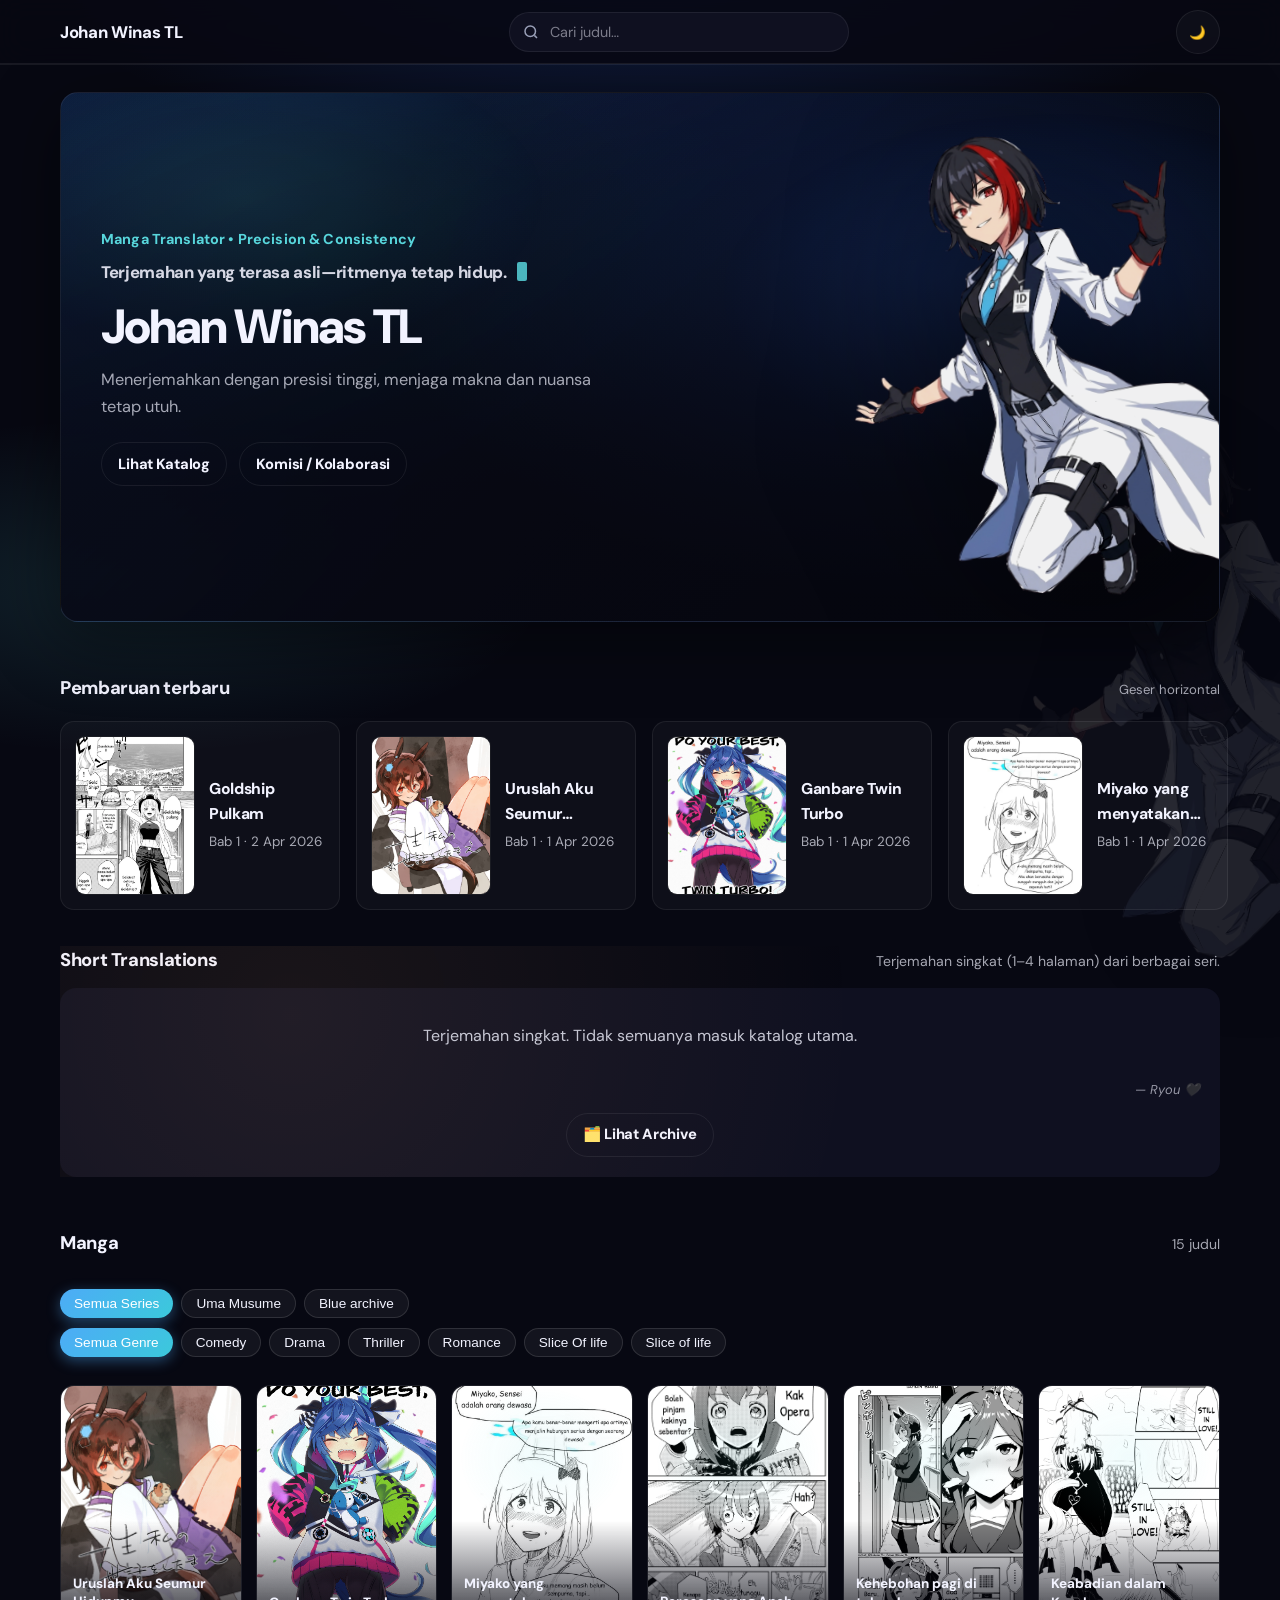
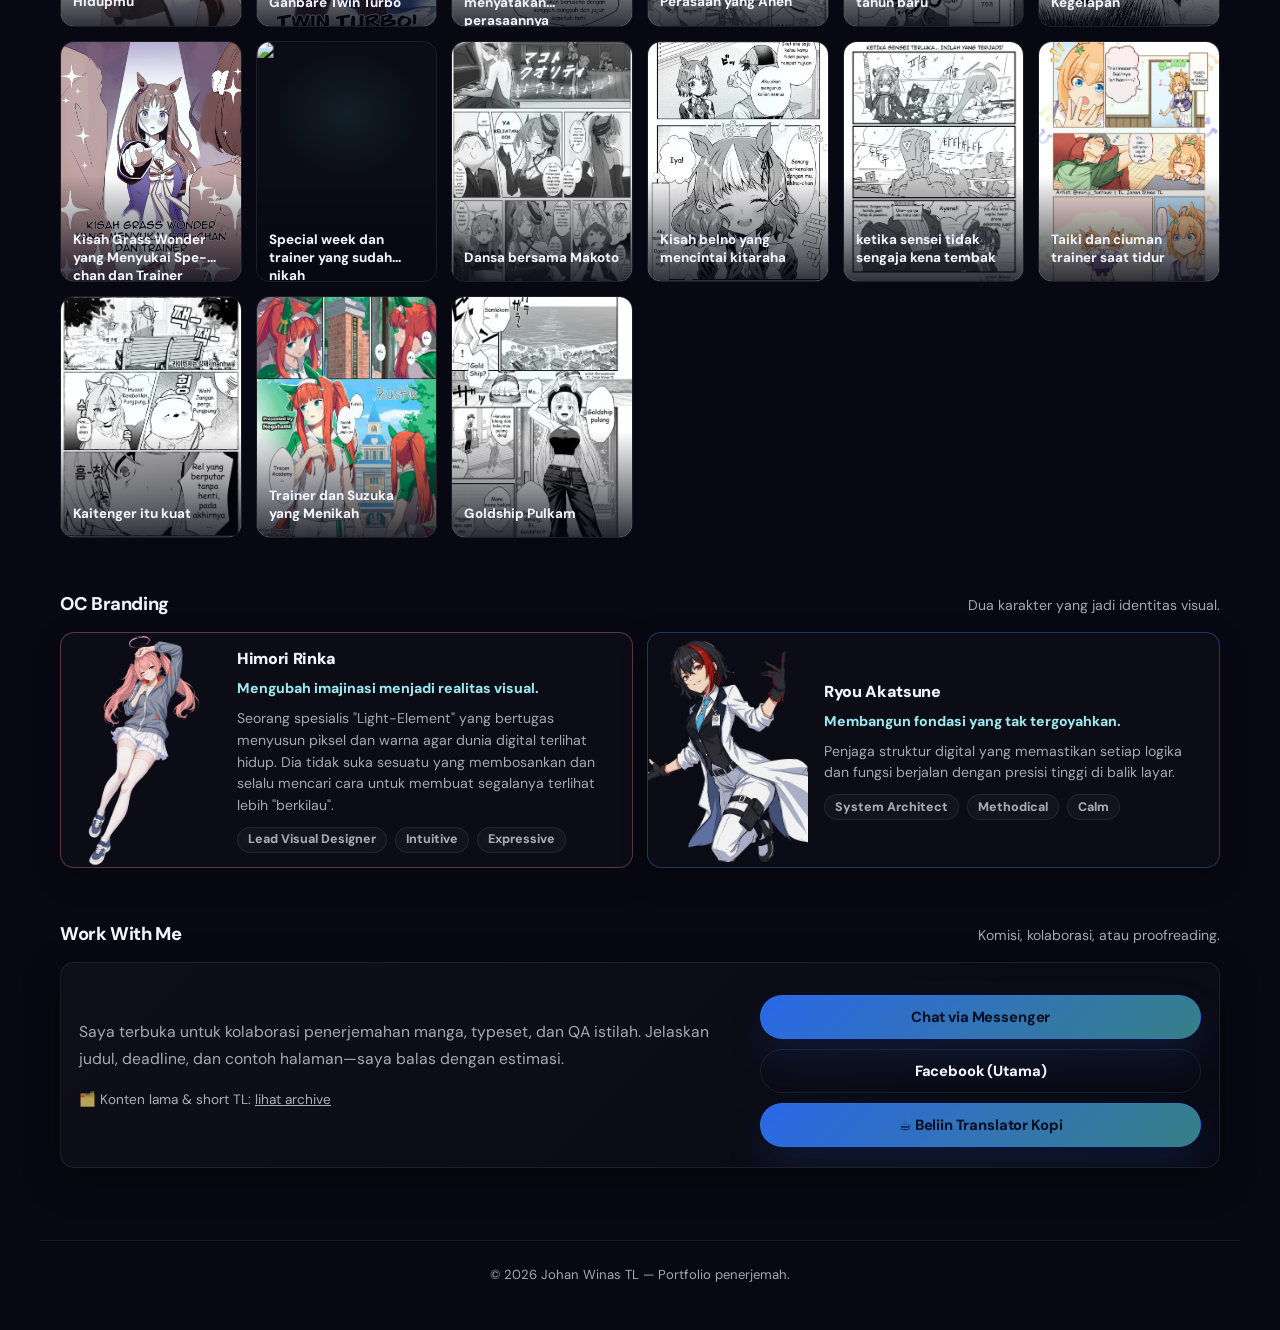
==== index.html @ 53792184 "First commit - Portofolio Manga Translator" ====
<!doctype html>
<html lang="id">
  <head>
    <meta charset="UTF-8" />
    <meta name="viewport" content="width=device-width, initial-scale=1.0" />
    <meta
      name="description"
      content="Portfolio penerjemah manga Johan Winas TL — daftar judul, pembaruan terbaru, dan informasi kolaborasi."
    />
    <title>Johan Winas TL — Portfolio Penerjemah Manga</title>
    <link rel="preconnect" href="https://fonts.googleapis.com" />
    <link rel="preconnect" href="https://fonts.gstatic.com" crossorigin />
    <link
      href="https://fonts.googleapis.com/css2?family=DM+Sans:ital,opsz,wght@0,9..40,400;0,9..40,500;0,9..40,600;0,9..40,700;1,9..40,400&display=swap"
      rel="stylesheet"
    />
    <link rel="stylesheet" href="css/style.css" />
  </head>
  <body data-theme="dark" data-oc="ryou">
    <div id="page-loader" class="loader">
      <div class="loader-inner">
        <img id="loader-img" src="image/wm2_putih.png" alt="loading" />
        <p>Loading...</p>
      </div>
    </div>
    <a class="skip-link" href="#main-content">Langsung ke konten</a>

    <div class="brand-oc" aria-hidden="true">
      <img
        class="brand-oc__img brand-oc__img--left"
        src="image/Himori_Rinka.png"
        alt=""
      />
      <img
        class="brand-oc__img brand-oc__img--right"
        src="image/Ryou_Akatsune.png"
        alt=""
      />
    </div>

    <header class="site-header">
      <nav class="navbar" aria-label="Utama">
        <a class="navbar__brand" href="index.html" class="nav-link"
          >Johan Winas TL</a
        >
        <div class="navbar__search-wrap">
          <label class="visually-hidden" for="manga-search"
            >Cari judul manga</label
          >
          <input
            id="manga-search"
            class="navbar__search"
            type="search"
            placeholder="Cari judul…"
            autocomplete="off"
            spellcheck="false"
          />
        </div>
        <button
          class="theme-toggle"
          id="theme-toggle"
          type="button"
          aria-label="Ubah tema"
        >
          &#127769;
        </button>
      </nav>
    </header>

    <main id="main-content">
      <section
        class="hero hero--cinematic"
        aria-labelledby="hero-title"
        aria-describedby="hero-subtitle"
      >
        <div class="hero__inner">
          <div class="hero__text">
            <p
              id="hero-subtitle"
              class="hero__subtitle"
              data-field="heroSubtitle"
            >
              Manga Translator • Bringing Stories to Life
            </p>
            <p class="hero__headline">
              <span class="hero__headline-text" id="hero-typed"
                >Terjemahan yang terasa asli—ritmenya tetap hidup.</span
              >
              <span class="hero__caret" aria-hidden="true"></span>
            </p>
            <h1 id="hero-title" class="hero__title">Johan Winas TL</h1>
            <p class="hero__desc" data-field="heroDescription"></p>
            <div class="hero__cta">
              <!-- <a
                class="btn btn--primary"
                class="nav-link"
                href="reader.html"
                id="cta-read"
                >Baca Manga</a
              > -->

              <a class="btn btn--ghost" class="nav-link" href="#catalog"
                >Lihat Katalog</a
              >
              <a class="btn btn--ghost" class="nav-link" href="#work-with-me"
                >Komisi / Kolaborasi</a
              >
            </div>
          </div>
          <div class="hero__visual">
            <div class="hero__scene" aria-hidden="true">
              <img
                class="hero__oc hero__oc--left"
                src="image/Himori_Rinka.png"
                alt=""
              />
              <img
                class="hero__oc hero__oc--right"
                src="image/Ryou_Akatsune.png"
                alt=""
              />
            </div>
          </div>
        </div>
      </section>

      <section class="section section--latest" aria-labelledby="latest-heading">
        <div class="section__head">
          <h2 id="latest-heading" class="section__title">Pembaruan terbaru</h2>
          <p class="section__hint">Geser horizontal</p>
        </div>
        <div
          class="latest-scroll"
          role="region"
          aria-label="Judul terbaru diperbarui"
        >
          <div class="latest-scroll__track" id="latest-track"></div>
        </div>
      </section>

      <section class="section section--short" aria-labelledby="short-heading">
        <div class="section__head">
          <h2 id="short-heading" class="section__title">Short Translations</h2>
          <p class="section__meta">
            Terjemahan singkat (1–4 halaman) dari berbagai seri.
          </p>
        </div>

        <div class="short-card">
          <div class="short-card__body">
            <div class="short-card__dialog">
              <p class="short-card__text"></p>
              <p class="short-card__author"></p>
            </div>

            <div class="short-card__cta">
              <a
                class="btn btn--ghost"
                href="https://www.facebook.com/profile.php?id=61585006332289&sk=photos_albums"
                target="_blank"
              >
                🗂️ Lihat Archive
              </a>
            </div>
          </div>
        </div>
      </section>

      <section
        id="catalog"
        class="section section--grid"
        aria-labelledby="catalog-heading"
      >
        <div class="section__head">
          <h2 id="catalog-heading" class="section__title">Manga</h2>
          <p class="section__meta" id="catalog-count" aria-live="polite"></p>
        </div>
        <div
          class="filter-bar"
          style="display: flex; gap: 10px; margin-bottom: 12px"
        >
          <div class="filter-bar">
            <div class="filter-group" id="filter-series"></div>
            <div class="filter-group" id="filter-genre"></div>
          </div>
        </div>
        <div class="manga-grid" id="manga-grid"></div>
        <p class="empty-state" id="empty-state" hidden></p>
      </section>

      <section
        class="section section--branding"
        aria-labelledby="branding-heading"
      >
        <div class="section__head">
          <h2 id="branding-heading" class="section__title">OC Branding</h2>
          <p class="section__meta">Dua karakter yang jadi identitas visual.</p>
        </div>
        <div class="branding-grid" id="branding-grid"></div>
      </section>

      <section
        id="work-with-me"
        class="section section--work"
        aria-labelledby="work-heading"
      >
        <div class="section__head">
          <h2 id="work-heading" class="section__title">Work With Me</h2>
          <p class="section__meta">Komisi, kolaborasi, atau proofreading.</p>
        </div>
        <div class="work-card">
          <div class="work-card__body">
            <div class="work-card__grid">
              <!-- LEFT -->
              <div class="work-card__left">
                <p class="work-card__text">
                  Saya terbuka untuk kolaborasi penerjemahan manga, typeset, dan
                  QA istilah. Jelaskan judul, deadline, dan contoh halaman—saya
                  balas dengan estimasi.
                </p>

                <div class="work-archive">
                  🗂️ Konten lama & short TL:
                  <a
                    href="https://www.facebook.com/profile.php?id=61585006332289"
                    target="_blank"
                  >
                    lihat archive
                  </a>
                </div>
              </div>

              <!-- RIGHT -->
              <div class="work-card__cta">
                <a
                  class="btn btn--primary"
                  href="https://m.me/johan.winas.2025"
                >
                  Chat via Messenger
                </a>

                <a
                  class="btn btn--ghost"
                  href="https://www.facebook.com/johan.winas.2025/"
                >
                  Facebook (Utama)
                </a>

                <a
                  class="btn btn--primary"
                  href="https://saweria.co/JohanWinas"
                  target="_blank"
                >
                  ☕ Beliin Translator Kopi
                </a>
              </div>
            </div>
          </div>
        </div>
      </section>
    </main>

    <footer class="site-footer">
      <p class="site-footer__copy">
        © <span id="year"></span> Johan Winas TL — Portfolio penerjemah.
      </p>
    </footer>

    <script src="js/theme.js"></script>
    <script src="js/main.js"></script>
    <script src="js/character.js"></script>
    <script>
      const theme = document.body.dataset.theme;
      const img = document.getElementById("loader-img");

      if (theme === "light") {
        img.src = "image/wm2.png";
      } else {
        img.src = "image/wm2_putih.png";
      }
    </script>
  </body>
</html>
---- css/style.css ----
/* --------------------------------------------------------------------------
   Johan Winas TL — Portfolio (Vanilla)
   -------------------------------------------------------------------------- */

:root {
  --bg-base: #070812;
  --bg-elevated: #0f1020;
  --bg-card: #14152a;
  --border-subtle: rgba(255, 255, 255, 0.07);
  --text-primary: #f2f3ff;
  --text-muted: rgba(242, 243, 255, 0.68);
  --accent-coral: #ff4353;
  --accent-cyan: #5de0e6;
  --accent-blue: #2f73ff;

  --shadow-soft: 0 18px 70px rgba(0, 0, 0, 0.45);
  --shadow-card: 0 12px 36px rgba(0, 0, 0, 0.35);

  --radius-sm: 10px;
  --radius-md: 14px;
  --radius-lg: 18px;

  --font: "DM Sans", system-ui, -apple-system, Segoe UI, Roboto, sans-serif;
  --transition: 0.22s ease;
  --theme-transition: 0.3s ease;
  --header-h: 64px;
}

*,
*::before,
*::after {
  box-sizing: border-box;
}

html {
  scroll-behavior: smooth;
}

body {
  margin: 0;
  min-height: 100vh;
  font-family: var(--font);
  font-size: 16px;
  line-height: 1.55;
  color: var(--text-primary);
  background:
    radial-gradient(
      900px 380px at 50% -80px,
      rgba(47, 115, 255, 0.25),
      transparent 70%
    ),
    radial-gradient(
      700px 280px at 10% 20%,
      rgba(93, 224, 230, 0.12),
      transparent 60%
    ),
    var(--bg-base);
  transition:
    background var(--theme-transition),
    color var(--theme-transition);
  -webkit-font-smoothing: antialiased;
  text-rendering: optimizeLegibility;
}

/* --------------------------------------------------------------------------
   Theme: Light mode
   -------------------------------------------------------------------------- */

body[data-theme="light"] {
  --bg-base: #f1a79e;
  --bg-elevated: #fff5f4;
  --bg-card: #ffffff;
  --border-subtle: rgba(0, 0, 0, 0.08);
  --text-primary: #1a1311;
  --text-muted: rgba(26, 19, 17, 0.72);
  --accent-coral: #d92b3a;
  --accent-cyan: #0ea5a4;
  --accent-blue: #1b4edb;
  --shadow-soft: 0 18px 70px rgba(64, 30, 22, 0.18);
  --shadow-card: 0 12px 36px rgba(64, 30, 22, 0.14);

  background:
    radial-gradient(
      900px 420px at 50% -120px,
      rgba(255, 255, 255, 0.65),
      transparent 68%
    ),
    radial-gradient(
      700px 320px at 12% 12%,
      rgba(255, 67, 83, 0.16),
      transparent 62%
    ),
    var(--bg-base);
}

img {
  max-width: 100%;
  height: auto;
  display: block;
}

a {
  color: inherit;
  text-decoration: none;
}

.visually-hidden {
  position: absolute;
  width: 1px;
  height: 1px;
  padding: 0;
  margin: -1px;
  overflow: hidden;
  clip: rect(0, 0, 0, 0);
  white-space: nowrap;
  border: 0;
}

.skip-link {
  position: absolute;
  top: -100px;
  left: 12px;
  z-index: 300;
  padding: 10px 16px;
  background: var(--accent-coral);
  color: #fff;
  font-weight: 700;
  border-radius: 999px;
  transition: top var(--transition);
}

.skip-link:focus {
  top: 12px;
}

/* --------------------------------------------------------------------------
   Branding OCs (background)
   -------------------------------------------------------------------------- */

.brand-oc {
  position: fixed;
  inset: 0;
  pointer-events: none;
  z-index: 1;
  opacity: 0.9;
}

.brand-oc__img {
  position: absolute;
  bottom: -48px;
  width: min(520px, 36vw);
  opacity: 0.12;
  filter: saturate(1.05) contrast(1.02)
    drop-shadow(0 24px 65px rgba(0, 0, 0, 0.55));
  transform: translateY(18px);
  transition:
    opacity var(--transition),
    transform var(--transition);
}

.brand-oc__img--left {
  left: -160px;
  transform: translateY(16px) rotate(-2deg);
}

.brand-oc__img--right {
  right: -180px;
  transform: translateY(22px) rotate(2deg);
}

/* OC visibility based on theme (data-oc set by JS) */
body[data-oc="ryou"] .brand-oc__img--left {
  display: none;
}

body[data-oc="ryou"] .brand-oc__img--right {
  display: block;
}

body[data-oc="himori"] .brand-oc__img--right {
  display: none;
}

body[data-oc="himori"] .brand-oc__img--left {
  display: block;
}

/* Keep content above the background OCs */
.site-header,
main,
.site-footer {
  position: relative;
  z-index: 2;
}

/* --------------------------------------------------------------------------
   Navbar (sticky)
   -------------------------------------------------------------------------- */

.site-header {
  position: sticky;
  top: 0;
  z-index: 200;
  height: var(--header-h);
  background: color-mix(in srgb, var(--bg-base) 86%, transparent);
  backdrop-filter: blur(14px);
  -webkit-backdrop-filter: blur(14px);
  border-bottom: 1px solid var(--border-subtle);
  box-shadow: 0 1px 0 var(--border-subtle);
}

.navbar {
  max-width: 1200px;
  margin: 0 auto;
  padding: 0 20px;
  height: var(--header-h);
  display: flex;
  align-items: center;
  justify-content: space-between;
  gap: 20px;
}

.navbar__brand {
  font-weight: 800;
  font-size: 1.05rem;
  letter-spacing: -0.02em;
  white-space: nowrap;
  transition: color var(--transition);
}

.navbar__brand:hover {
  color: var(--accent-cyan);
}

.theme-toggle {
  width: 44px;
  height: 44px;
  display: inline-flex;
  align-items: center;
  justify-content: center;
  border-radius: 999px;
  border: 1px solid var(--border-subtle);
  background: rgba(255, 255, 255, 0.03);
  color: inherit;
  cursor: pointer;
  transition:
    transform var(--transition),
    box-shadow var(--transition),
    background var(--theme-transition),
    border-color var(--theme-transition);
}

.theme-toggle:hover {
  transform: translateY(-1px);
  border-color: rgba(93, 224, 230, 0.22);
  background: rgba(93, 224, 230, 0.06);
}

.theme-toggle:focus-visible {
  outline: none;
  box-shadow: 0 0 0 3px rgba(93, 224, 230, 0.18);
}

.navbar__search-wrap {
  flex: 1;
  max-width: 340px;
  min-width: 0;
}

.navbar__search-wrap--dropdown {
  position: relative;
}

.navbar__search {
  width: 100%;
  height: 40px;
  padding: 0 14px 0 40px;
  border: 1px solid var(--border-subtle);
  border-radius: 999px;
  background: var(--bg-elevated)
    url("data:image/svg+xml,%3Csvg xmlns='http://www.w3.org/2000/svg' width='18' height='18' fill='none' stroke='%239aa0b8' stroke-width='2' viewBox='0 0 24 24'%3E%3Ccircle cx='11' cy='11' r='7'/%3E%3Cpath d='m20 20-3.5-3.5'/%3E%3C/svg%3E")
    12px center no-repeat;
  color: var(--text-primary);
  font-family: inherit;
  font-size: 0.9rem;
  transition:
    border-color var(--transition),
    box-shadow var(--transition),
    background var(--transition);
}

.navbar__search::placeholder {
  color: rgba(242, 243, 255, 0.48);
}

.navbar__search:hover {
  border-color: rgba(93, 224, 230, 0.22);
}

.navbar__search:focus {
  outline: none;
  border-color: rgba(47, 115, 255, 0.55);
  box-shadow: 0 0 0 3px rgba(47, 115, 255, 0.16);
}

.search-suggest {
  position: absolute;
  top: calc(100% + 6px);
  left: 0;
  right: 0;
  z-index: 250;
  display: none;
  max-height: 260px;
  overflow-y: auto;
  border-radius: var(--radius-md);
  background: color-mix(in srgb, var(--bg-elevated) 92%, transparent);
  border: 1px solid var(--border-subtle);
  box-shadow: var(--shadow-card);
}

.search-suggest.is-open {
  display: block;
}

.search-suggest__item {
  display: block;
  padding: 10px 14px;
  font-size: 0.9rem;
  color: var(--text-primary);
  border-bottom: 1px solid var(--border-subtle);
  transition:
    background var(--transition),
    color var(--transition);
}

.search-suggest__item:last-child {
  border-bottom: 0;
}

.search-suggest__item:hover,
.search-suggest__item:focus-visible {
  background: rgba(93, 224, 230, 0.08);
  color: var(--accent-cyan);
  outline: none;
}

/* --------------------------------------------------------------------------
   Layout & sections
   -------------------------------------------------------------------------- */

main {
  max-width: 1200px;
  margin: 0 auto;
  padding: 0 20px 72px;
}

.page-shell {
  max-width: 1200px;
  margin: 0 auto;
  padding: 0 20px 72px;
}

.section {
  margin-top: 52px;
}

.section__head {
  display: flex;
  align-items: baseline;
  justify-content: space-between;
  gap: 14px;
  margin-bottom: 14px;
}

.section__title {
  margin: 0;
  font-size: 1.15rem;
  font-weight: 800;
  letter-spacing: -0.02em;
}

.section__hint {
  margin: 0;
  font-size: 0.82rem;
  color: var(--text-muted);
}

.section__meta {
  margin: 0;
  font-size: 0.88rem;
  color: var(--text-muted);
}

/* --------------------------------------------------------------------------
   Archive
   -------------------------------------------------------------------------- */
.section--short {
  margin-top: 20px;
}
.short-card__dialog {
  display: flex;
  flex-direction: column;
  gap: 6px;
}

.short-card__author {
  font-size: 0.8rem;
  opacity: 0.6;
  text-align: right;
  font-style: italic;
}

.section--short {
  position: relative;
}

.section--short::before {
  content: "";
  position: absolute;
  inset: 0;
  background: radial-gradient(
    circle at 20% 30%,
    rgba(255, 180, 120, 0.08),
    transparent 60%
  );
  pointer-events: none;
}

.short-card {
  background: var(--bg-elevated);
  border-radius: 16px;
  padding: 20px;
  text-align: center;
}


.short-card__text {
  opacity: 0.8;
  margin-bottom: 12px;
}

.short-card__cta {
  display: flex;
  justify-content: center;
}

/* --------------------------------------------------------------------------
   Buttons
   -------------------------------------------------------------------------- */

.btn {
  display: inline-flex;
  align-items: center;
  justify-content: center;
  gap: 10px;
  height: 44px;
  padding: 0 16px;
  border-radius: 999px;
  border: 1px solid var(--border-subtle);
  font-weight: 800;
  font-size: 0.92rem;
  letter-spacing: -0.01em;
  transition:
    transform var(--transition),
    box-shadow var(--transition),
    background var(--transition),
    border-color var(--transition),
    color var(--transition);
  user-select: none;
}

.btn:focus-visible {
  outline: none;
  box-shadow: 0 0 0 3px rgba(93, 224, 230, 0.18);
}

.btn--primary {
  border-color: rgba(47, 115, 255, 0.35);
  background: linear-gradient(
    135deg,
    rgba(47, 115, 255, 0.9),
    rgba(93, 224, 230, 0.55)
  );
  color: #071024;
  box-shadow: 0 18px 42px rgba(47, 115, 255, 0.14);
}

.btn--primary:hover {
  transform: translateY(-1px);
  box-shadow: 0 22px 55px rgba(47, 115, 255, 0.2);
}

/* .btn--ghost {
  background: rgba(255, 255, 255, 0.03);
  border-color: rgba(255, 255, 255, 0.1);
  color: rgba(242, 243, 255, 0.9);
} */
body[data-theme="light"] .btn--ghost {
  color: #1a1311;
  border-color: rgba(0, 0, 0, 0.15);
  background: rgba(255, 255, 255, 0.6);
}

body[data-theme="light"] .btn--ghost:hover {
  background: rgba(255, 120, 140, 0.12);
  border-color: rgba(255, 120, 140, 0.4);
  color: #d92b3a;
}

.btn--ghost:hover {
  transform: translateY(-1px);
  border-color: rgba(93, 224, 230, 0.25);
  background: rgba(93, 224, 230, 0.06);
}

/* --------------------------------------------------------------------------
   Filter (cinematic hook)
   -------------------------------------------------------------------------- */
.filter-bar {
  display: flex;
  flex-direction: column;
  gap: 10px;
  margin: 16px 0;
}

.filter-group {
  display: flex;
  flex-wrap: wrap;
  gap: 8px;
}

.filter-chip {
  padding: 6px 14px;
  border-radius: 999px;
  font-size: 0.85rem;
  border: 1px solid rgba(255, 255, 255, 0.12);
  background: rgba(255, 255, 255, 0.05);
  color: var(--text);
  cursor: pointer;
  transition: all 0.2s ease;
}

.filter-chip:hover {
  background: rgba(255, 255, 255, 0.1);
  border-color: rgba(255, 255, 255, 0.25);
}
.filter-chip.active {
  background: linear-gradient(135deg, #4dabf7, #3bc9db);
  color: #fff;
  border: none;
  box-shadow: 0 4px 14px rgba(77, 171, 247, 0.4);
}
body[data-theme="light"] .filter-chip {
  background: rgba(0, 0, 0, 0.05);
  color: #1a1311;
  border: 1px solid rgba(0, 0, 0, 0.1);
}

body[data-theme="light"] .filter-chip.active {
  background: linear-gradient(135deg, #ff6b81, #ff9f9f);
  color: #fff;
}
/*
.filter-bar select {
  appearance: none;
  padding: 8px 14px;
  border-radius: 999px;
  border: 1px solid rgba(255,255,255,0.12);
  background: rgba(255,255,255,0.05);
  color: var(--text);
  font-size: 0.9rem;
  cursor: pointer;
  backdrop-filter: blur(8px);
  transition: all 0.2s ease;
}
.filter-bar select:hover {
  border-color: rgba(255,255,255,0.25);
  background: rgba(255,255,255,0.08);
}
.filter-bar select:focus {
  outline: none;
  border-color: #4dabf7;
  box-shadow: 0 0 0 2px rgba(77, 171, 247, 0.2);
}
body[data-theme="light"] .filter-bar select {
  background: rgba(255,255,255,0.7);
  color: #1a1311;
  border: 1px solid rgba(0,0,0,0.1);
}

body[data-theme="light"] .filter-bar select:hover {
  background: rgba(255,255,255,0.9);
}
.section-head {
  display: flex;
  justify-content: space-between;
  align-items: center;
} */

/* --------------------------------------------------------------------------
   Loader (cinematic hook)
   -------------------------------------------------------------------------- */

.loader {
  position: fixed;
  inset: 0;
  display: flex;
  align-items: center;
  justify-content: center;
  z-index: 9999;
  transition: opacity 0.4s ease;
}

/* 🌙 DARK MODE */
body[data-theme="dark"] .loader {
  background:
    radial-gradient(
      circle at 70% 30%,
      rgba(77, 171, 247, 0.15),
      transparent 60%
    ),
    #0b1020;
}

/* ☀️ LIGHT MODE */
body[data-theme="light"] .loader {
  background:
    radial-gradient(
      circle at 70% 30%,
      rgba(255, 120, 140, 0.2),
      transparent 60%
    ),
    #fff5f4;
}

body[data-theme="dark"] .loader-inner {
  color: #fff;
}

body[data-theme="light"] .loader-inner {
  color: #1a1311;
}

.loader-inner img {
  width: clamp(140px, 20vw, 260px);
  height: auto;
  animation: float 2s ease-in-out infinite;
}

@keyframes float {
  0%,
  100% {
    transform: translateY(0);
  }
  50% {
    transform: translateY(-10px);
  }
}

/* --------------------------------------------------------------------------
   Hero (cinematic hook)
   -------------------------------------------------------------------------- */

.hero {
  margin-top: 28px;
  border-radius: var(--radius-lg);
  border: 1px solid var(--border-subtle);
  overflow: hidden;
  position: relative;
  isolation: isolate;
  background:
    radial-gradient(
      900px 520px at 76% 35%,
      rgba(47, 115, 255, 0.22),
      transparent 62%
    ),
    radial-gradient(
      760px 420px at 22% 30%,
      rgba(5, 150, 105, 0.08),
      transparent 60%
    ),
    linear-gradient(
      135deg,
      rgba(47, 115, 255, 0.18),
      rgba(7, 8, 18, 0.96) 52%,
      rgba(0, 0, 0, 0.92)
    );
  box-shadow: var(--shadow-soft);
  transition:
    background var(--theme-transition),
    border-color var(--theme-transition),
    box-shadow var(--theme-transition);
}

.hero::before,
.hero::after {
  content: "";
  position: absolute;
  inset: -2px;
  pointer-events: none;
  z-index: 0;
}

.hero::before {
  background:
    radial-gradient(
      520px 260px at 16% 20%,
      rgba(93, 224, 230, 0.12),
      transparent 60%
    ),
    radial-gradient(
      560px 300px at 86% 38%,
      rgba(47, 115, 255, 0.16),
      transparent 62%
    );
  opacity: 0.95;
}

.hero::after {
  background: linear-gradient(180deg, transparent 0%, rgba(7, 8, 18, 0.82) 76%);
  opacity: 0.9;
}

.hero__inner {
  position: relative;
  z-index: 1;
  display: grid;
  grid-template-columns: 1.1fr 0.9fr;
  gap: 28px;
  align-items: center;
  padding: 44px 40px;
  min-height: 420px;
}

.hero__subtitle {
  margin: 0 0 10px;
  font-size: 0.9rem;
  font-weight: 700;
  letter-spacing: 0.01em;
  color: rgba(93, 224, 230, 0.95);
}

.hero__headline {
  margin: 0 0 18px;
  font-size: 1.05rem;
  line-height: 1.45;
  color: color-mix(in srgb, var(--text-primary) 88%, transparent);
}

.hero__headline-text {
  font-weight: 800;
  letter-spacing: -0.02em;
}

.hero__caret {
  display: inline-block;
  width: 10px;
  height: 1.15em;
  margin-left: 6px;
  vertical-align: -0.2em;
  border-radius: 2px;
  background: color-mix(in srgb, var(--accent-cyan) 80%, transparent);
  animation: caretBlink 1.1s steps(2, end) infinite;
}

@keyframes caretBlink {
  0%,
  49% {
    opacity: 1;
  }
  50%,
  100% {
    opacity: 0;
  }
}

.hero__title {
  margin: 0 0 14px;
  font-size: clamp(2rem, 4vw, 3rem);
  font-weight: 900;
  letter-spacing: -0.04em;
  line-height: 1.05;
}

.hero__desc {
  margin: 0;
  max-width: 54ch;
  color: var(--text-muted);
  font-size: 1.02rem;
  line-height: 1.65;
}

.hero__cta {
  margin-top: 22px;
  display: flex;
  flex-wrap: wrap;
  gap: 12px;
}

.hero__visual {
  justify-self: end;
  width: min(520px, 44vw);
}

.hero__scene {
  position: relative;
  height: 440px;
  width: 100%;
}

.hero__oc {
  position: absolute;
  bottom: -18px;
  width: clamp(250px, 30vw, 420px);
  opacity: 0.94;
  filter: saturate(1.06) contrast(1.04)
    drop-shadow(0 28px 80px rgba(0, 0, 0, 0.58));
  transform: translateZ(0);
}

.hero__oc--right {
  right: -58px;
  transform: translateY(8px) rotate(1deg);
}

.hero__oc--left {
  left: -210px;
  opacity: 0.68;
  transform: translateY(26px) rotate(-2deg);
}

/* OC visibility in hero */
body[data-oc="ryou"] .hero__oc--left {
  display: none;
}

body[data-oc="ryou"] .hero__oc--right {
  display: block;
}

body[data-oc="himori"] .hero__oc--right {
  display: none;
}

body[data-oc="himori"] .hero__oc--left {
  display: block;
}

/* When Himori is active, place her in the main (right) hero slot */
body[data-oc="himori"] .hero__oc--left {
  left: auto;
  right: -58px;
  opacity: 0.94;
  transform: translateY(10px) rotate(-1deg);
}

/* Light theme tweak for hero surface */
body[data-theme="light"] .hero {
  background:
    radial-gradient(
      900px 520px at 78% 30%,
      rgba(255, 255, 255, 0.9),
      transparent 62%
    ),
    radial-gradient(
      740px 420px at 20% 30%,
      rgba(255, 67, 83, 0.14),
      transparent 60%
    ),
    linear-gradient(
      135deg,
      rgba(255, 255, 255, 0.35),
      rgba(241, 167, 158, 0.88) 52%,
      rgba(255, 255, 255, 0.28)
    );
}

body[data-theme="light"] .hero__title {
  color: #ffffff; /* hitam jelas */
}

body[data-theme="light"] .hero__desc {
  color: #ffffff; /* abu gelap biar soft */
}

/* body[data-theme="light"] .hero__subtitle {
  color: rgba(26, 19, 17, 0.78);
} */

/* --------------------------------------------------------------------------
   Latest — horizontal scroll, hidden scrollbar
   -------------------------------------------------------------------------- */

.latest-scroll {
  overflow-x: auto;
  overflow-y: hidden;
  -webkit-overflow-scrolling: touch;
  scrollbar-width: none;
  margin: 0 -20px;
  padding: 4px 20px 12px;
}

.latest-scroll::-webkit-scrollbar {
  display: none;
}

.latest-scroll__track {
  display: flex;
  gap: 16px;
  width: max-content;
  padding-bottom: 4px;
}

.latest-card {
  width: 280px;
  border-radius: var(--radius-md);
  border: 1px solid var(--border-subtle);
  background: rgba(255, 255, 255, 0.03);
  overflow: hidden;
  transition:
    transform var(--transition),
    border-color var(--transition),
    background var(--transition);
}

.latest-card:hover {
  transform: translateY(-2px);
  border-color: rgba(93, 224, 230, 0.18);
  background: rgba(93, 224, 230, 0.04);
}

.latest-card__link {
  display: grid;
  grid-template-columns: 120px 1fr;
  gap: 14px;
  padding: 14px;
  align-items: center;
}

.latest-card__cover-wrap {
  border-radius: var(--radius-sm);
  overflow: hidden;
  border: 1px solid var(--border-subtle);
  background: rgba(0, 0, 0, 0.25);
}

.latest-card__cover {
  width: 100%;
  aspect-ratio: 3 / 4;
  object-fit: cover;
}

.latest-card__title {
  margin: 0 0 6px;
  font-size: 0.98rem;
  font-weight: 800;
  letter-spacing: -0.02em;
}

.latest-card__meta {
  margin: 0;
  font-size: 0.84rem;
  color: var(--text-muted);
}

/* --------------------------------------------------------------------------
   Catalog grid
   -------------------------------------------------------------------------- */

.manga-grid {
  display: grid;
  grid-template-columns: repeat(6, minmax(0, 1fr));
  gap: 14px;
}

.manga-card {
  position: relative;
  border-radius: var(--radius-md);
  overflow: hidden;
  border: 1px solid var(--border-subtle);
  background: rgba(255, 255, 255, 0.02);
  transition:
    transform var(--transition),
    border-color var(--transition);
}

.manga-card:hover {
  transform: translateY(-2px);
  border-color: rgba(47, 115, 255, 0.22);
}

.manga-card__link {
  display: block;
  position: relative;
  aspect-ratio: 3 / 4;
}

.manga-card__cover {
  width: 100%;
  height: 100%;
  object-fit: cover;
  transform: scale(1.02);
  transition: transform var(--transition);
}

.manga-card:hover .manga-card__cover {
  transform: scale(1.06);
}

.manga-card__overlay {
  position: absolute;
  inset: 0;
  background:
    radial-gradient(
      70% 45% at 50% 30%,
      rgba(93, 224, 230, 0.1),
      transparent 68%
    ),
    linear-gradient(180deg, transparent 56%, rgba(7, 8, 18, 0.92));
  opacity: 0.9;
}

.manga-card__title {
  display: -webkit-box;
  -webkit-line-clamp: 2; /* max 2 baris */
  -webkit-box-orient: vertical;
  overflow: hidden;

  line-height: 1.3;
  word-break: break-word;
}

.manga-card__title {
  position: absolute;
  left: 0;
  right: 0;
  bottom: 0;
  margin: 0;
  padding: 12px 12px 14px;
  font-size: 0.84rem;
  font-weight: 800;
  line-height: 1.35;
  display: -webkit-box;
  -webkit-line-clamp: 2;
  -webkit-box-orient: vertical;
  overflow: hidden;
}
.latest-card__title {
  display: -webkit-box;
  -webkit-line-clamp: 2;
  -webkit-box-orient: vertical;
  overflow: hidden;
}
.reader-title {
  word-break: break-word;
  overflow-wrap: anywhere;
}

.empty-state {
  text-align: center;
  color: var(--text-muted);
  padding: 32px 16px;
  margin: 0;
  font-size: 0.98rem;
}

/* --------------------------------------------------------------------------
   Branding section
   -------------------------------------------------------------------------- */

.branding-grid {
  display: grid;
  grid-template-columns: repeat(2, minmax(0, 1fr));
  gap: 14px;
}

.branding-card {
  --oc-color: rgba(93, 224, 230, 0.25);
  display: grid;
  grid-template-columns: 160px 1fr;
  gap: 16px;
  align-items: center;
  border-radius: var(--radius-md);
  border: 1px solid
    color-mix(in srgb, var(--border-subtle) 72%, var(--oc-color));
  background: rgba(255, 255, 255, 0.02);
  overflow: hidden;
  box-shadow: 0 10px 28px rgba(0, 0, 0, 0.25);
  transition:
    transform var(--transition),
    border-color var(--transition),
    background var(--theme-transition),
    box-shadow var(--transition);
}

.branding-card:hover {
  transform: translateY(-2px);
  border-color: color-mix(
    in srgb,
    rgba(93, 224, 230, 0.32) 40%,
    var(--oc-color)
  );
  box-shadow: 0 18px 44px rgba(0, 0, 0, 0.28);
}

.branding-card__name {
  transition: color var(--theme-transition);
}

.branding-card:hover .branding-card__name {
  color: var(--accent-blue);
}

.branding-card__img {
  width: 100%;
  height: 100%;
  aspect-ratio: 4 / 5;
  object-fit: cover;
  opacity: 0.95;
  filter: saturate(1.05);
}

.branding-card__body {
  padding: 14px 14px 14px 0;
}

.branding-card__name {
  margin: 0 0 6px;
  font-size: 1rem;
  font-weight: 900;
  letter-spacing: -0.02em;
}

.branding-card__tagline {
  margin: 0 0 8px;
  font-size: 0.88rem;
  font-weight: 800;
  color: color-mix(in srgb, var(--accent-cyan) 58%, var(--text-primary));
}

.branding-card__lore {
  margin: 0;
  font-size: 0.88rem;
  color: var(--text-muted);
  line-height: 1.55;
}

.branding-card__chips {
  margin-top: 10px;
  display: flex;
  flex-wrap: wrap;
  gap: 8px;
}

.chip {
  display: inline-flex;
  align-items: center;
  height: 26px;
  padding: 0 10px;
  border-radius: 999px;
  border: 1px solid var(--border-subtle);
  background: rgba(255, 255, 255, 0.03);
  font-size: 0.78rem;
  font-weight: 800;
  color: var(--text-muted);
  transition:
    background var(--theme-transition),
    border-color var(--theme-transition),
    color var(--theme-transition);
}

body[data-theme="light"] .chip {
  background: rgba(255, 255, 255, 0.65);
}

.branding-card__meta {
  margin: 0;
  font-size: 0.88rem;
  color: var(--text-muted);
}

/* --------------------------------------------------------------------------
   Footer
   -------------------------------------------------------------------------- */

.site-footer {
  max-width: 1200px;
  margin: 0 auto;
  padding: 24px 20px 44px;
  border-top: 1px solid var(--border-subtle);
}

.site-footer__copy {
  margin: 0;
  font-size: 0.82rem;
  color: var(--text-muted);
  text-align: center;
}

/* --------------------------------------------------------------------------
   Work With Me
   -------------------------------------------------------------------------- */

.work-card {
  border-radius: var(--radius-md);
  border: 1px solid var(--border-subtle);
  background: rgba(255, 255, 255, 0.02);
  box-shadow: var(--shadow-card);
  overflow: hidden;
  transition:
    background var(--theme-transition),
    border-color var(--theme-transition);
}

.work-card__body {
  padding: 18px 18px 20px;
}

.work-card__text {
  margin: 0;
  color: var(--text-muted);
  font-size: 0.98rem;
  line-height: 1.7;
  max-width: 70ch;
}

.work-card__cta {
  margin-top: 14px;
  display: flex;
  flex-wrap: wrap;
  gap: 10px;
}

.work-archive {
  margin-top: 12px;
  text-align: center;
  font-size: 0.8rem;
  opacity: 0.65;
}

.work-archive a {
  text-decoration: underline;
  color: inherit;
}

.work-archive a:hover {
  opacity: 1;
}
.work-card__grid {
  display: grid;
  gap: 20px;
}

/* DESKTOP */
@media (min-width: 768px) {
  .work-card__grid {
    grid-template-columns: 1.2fr 0.8fr;
    align-items: center;
  }
}

.work-card__cta {
  display: flex;
  flex-direction: column; /* 🔥 ini kunci */
  gap: 10px;
}

.work-card__cta .btn {
  width: 100%;
  justify-content: center;
}

.work-card__text {
  max-width: 60ch; /* lebih padat */
}

.work-archive {
  margin-top: 16px;
  text-align: left; /* desktop lebih natural */
  font-size: 0.85rem;
  opacity: 0.7;
}
.work-card {
  background: linear-gradient(
    135deg,
    rgba(255, 255, 255, 0.03),
    rgba(255, 255, 255, 0.01)
  );
}
/* --------------------------------------------------------------------------
   Detail page
   -------------------------------------------------------------------------- */

.detail-page .page-shell {
  padding-bottom: 72px;
}

.detail-back {
  display: inline-flex;
  align-items: center;
  gap: 8px;
  margin-top: 20px;
  margin-bottom: 10px;
  font-size: 0.9rem;
  font-weight: 700;
  color: var(--text-muted);
  transition: color var(--transition);
}

.detail-back:hover {
  color: var(--accent-cyan);
}

.detail-hero {
  display: grid;
  grid-template-columns: minmax(160px, 240px) 1fr;
  gap: 28px;
  align-items: start;
  margin-top: 16px;
  padding-bottom: 32px;
  border-bottom: 1px solid var(--border-subtle);
}

.detail-cover {
  border-radius: var(--radius-md);
  overflow: hidden;
  border: 1px solid var(--border-subtle);
  box-shadow: var(--shadow-card);
  background: rgba(0, 0, 0, 0.25);
}

.detail-cover img {
  width: 100%;
  aspect-ratio: 3 / 4;
  object-fit: cover;
}

.detail-title {
  margin: 0 0 12px;
  font-size: clamp(1.6rem, 3vw, 2rem);
  font-weight: 900;
  letter-spacing: -0.03em;
}

.detail-meta {
  display: flex;
  flex-wrap: wrap;
  gap: 8px 10px;
  margin-bottom: 14px;
}

.detail-badge {
  display: inline-block;
  padding: 5px 10px;
  font-size: 0.78rem;
  font-weight: 800;
  border-radius: 999px;
  background: rgba(255, 255, 255, 0.03);
  border: 1px solid var(--border-subtle);
  color: var(--text-muted);
}

.detail-badge--accent {
  color: rgba(255, 67, 83, 0.95);
  border-color: rgba(255, 67, 83, 0.28);
  background: rgba(255, 67, 83, 0.06);
}

.detail-tags {
  display: flex;
  flex-wrap: wrap;
  gap: 8px;
  margin: 0 0 18px;
  padding: 0;
  list-style: none;
}

.detail-tags li {
  font-size: 0.82rem;
  color: rgba(93, 224, 230, 0.92);
  opacity: 0.95;
}

.detail-tags li::before {
  content: "#";
  opacity: 0.55;
}

.detail-desc {
  margin: 0;
  color: var(--text-muted);
  font-size: 0.98rem;
  max-width: 68ch;
  line-height: 1.7;
}

.detail-artist {
  font-size: 0.85rem;
  opacity: 0.8;
  margin-top: 6px;
}

.detail-artist a {
  text-decoration: underline;
}
.manga-card__artist,
.detail-artist {
  font-size: 0.75rem;
  opacity: 0.7;
}

.manga-card__artist a,
.detail-artist a {
  color: inherit;
  text-decoration: underline;
}

.detail-actions {
  margin-top: 18px;
  display: flex;
  flex-wrap: wrap;
  gap: 10px;
}

.chapter-panel {
  margin-top: 22px;
  border-radius: var(--radius-md);
  border: 1px solid var(--border-subtle);
  background: rgba(255, 255, 255, 0.02);
  overflow: hidden;
  transition:
    background var(--theme-transition),
    border-color var(--theme-transition);
}

.chapter-panel__head {
  display: flex;
  align-items: baseline;
  justify-content: space-between;
  gap: 12px;
  padding: 14px 16px;
  border-bottom: 1px solid var(--border-subtle);
}

.chapter-panel__title {
  margin: 0;
  font-size: 0.98rem;
  font-weight: 900;
  letter-spacing: -0.02em;
}

.chapter-panel__meta {
  margin: 0;
  font-size: 0.86rem;
  color: var(--text-muted);
}

.chapter-list {
  display: grid;
  grid-template-columns: repeat(3, minmax(0, 1fr));
  gap: 10px;
  padding: 14px 16px 16px;
}

.chapter-item {
  display: flex;
  align-items: center;
  justify-content: space-between;
  gap: 10px;
  padding: 12px 12px;
  border-radius: 12px;
  border: 1px solid rgba(255, 255, 255, 0.08);
  background: rgba(255, 255, 255, 0.03);
  transition:
    transform var(--transition),
    border-color var(--transition),
    background var(--transition);
}

.chapter-item:hover {
  transform: translateY(-1px);
  border-color: rgba(93, 224, 230, 0.22);
  background: rgba(93, 224, 230, 0.06);
}

.chapter-item__left {
  display: grid;
  gap: 2px;
}

.chapter-item__title {
  margin: 0;
  font-size: 0.9rem;
  font-weight: 900;
  letter-spacing: -0.02em;
}

.chapter-item__meta {
  margin: 0;
  font-size: 0.8rem;
  color: var(--text-muted);
}

.detail-error {
  text-align: center;
  padding: 82px 20px;
  color: var(--text-muted);
}

.detail-error a {
  color: var(--accent-cyan);
  text-decoration: underline;
}

/* --------------------------------------------------------------------------
   Reader page
   -------------------------------------------------------------------------- */

.reader-page main {
  padding-bottom: 30px;
}

.reader-shell {
  max-width: 980px;
  margin: 0 auto;
  padding: 0 20px 48px;
}

.reader-head {
  margin-top: 18px;
  display: grid;
  gap: 10px;
}

.reader-title {
  margin: 0;
  font-size: 1.2rem;
  font-weight: 900;
  letter-spacing: -0.02em;
}
.reader-progress {
  font-size: 0.85rem;
  text-align: center;
  color: var(--text-muted);
}

/* .reader-controls {
  display: flex;
  flex-wrap: wrap;
  gap: 10px;
  align-items: center;
  justify-content: space-between;
  border: 1px solid var(--border-subtle);
  border-radius: var(--radius-md);
  background: rgba(255, 255, 255, 0.02);
  padding: 10px;
  transition:
    background var(--theme-transition),
    border-color var(--theme-transition);
} */

.reader-controls {
  position: fixed;
  bottom: 16px;
  left: 50%;
  transform: translateX(-50%);

  width: min(720px, 92%);
  z-index: 999;

  display: grid;
  grid-template-columns: 1fr auto;
  gap: 10px;

  padding: 12px;
  border-radius: 16px;

  backdrop-filter: blur(12px);
  background: color-mix(in srgb, var(--bg-elevated) 92%, transparent);
}
.reader-pages {
  padding-bottom: 120px;
}
.reader-controls__group {
  display: flex;
  gap: 8px;
  align-items: center;
}

.reader-controls__group:first-child {
  justify-content: flex-start;
}

.reader-controls__group:last-child {
  justify-content: flex-end;
}
.reader-controls .btn {
  height: 40px;
  padding: 0 14px;
  font-size: 0.85rem;
}
/* .reader-controls {
  position: sticky;
  top: 70px;
} */

.reader-controls__group {
  display: inline-flex;
  flex-wrap: wrap;
  gap: 10px;
}

.reader-controls__select {
  height: 44px;
  padding: 0 14px;
  border-radius: 999px;
  border: 1px solid var(--border-subtle);
  background: rgba(255, 255, 255, 0.03);
  color: var(--text-primary);
  font-weight: 800;
  font-family: inherit;
}

.reader-controls__select:focus {
  outline: none;
  box-shadow: 0 0 0 3px rgba(47, 115, 255, 0.16);
}

.reader-pages {
  margin-top: 16px;
  display: grid;
  gap: 14px;
}

.reader-page-img {
  width: 100%;
  border-radius: var(--radius-md);
  border: 1px solid var(--border-subtle);
  background: rgba(0, 0, 0, 0.22);
  box-shadow: var(--shadow-card);
}

.reader-hint {
  margin: 10px 0 0;
  color: var(--text-muted);
  font-size: 0.88rem;
}

/* --------------------------------------------------------------------------
   Dialog OC
   -------------------------------------------------------------------------- */
.oc-dialog {
  display: flex;
  justify-content: center;
  margin-top: 16px;
}

.oc-dialog__bubble {
  background: var(--bg-elevated);
  padding: 14px;
  border-radius: 12px;
  max-width: 320px;
  text-align: center;
}

.oc-dialog__name {
  font-weight: 600;
  margin-bottom: 6px;
}

.oc-dialog__text {
  font-size: 0.9rem;
}

.oc-dialog__cta {
  margin-top: 10px;
  display: flex;
  gap: 8px;
  justify-content: center;
  flex-wrap: wrap;
}
/* --------------------------------------------------------------------------
   Responsive
   -------------------------------------------------------------------------- */
@media (min-width: 1024px) {
  .reader-page-img {
    max-height: calc(100vh - 140px); /* sisakan ruang header + tombol */
    width: auto;
    margin: 0 auto;
    display: block;
  }

  .reader-pages {
    display: flex;
    flex-direction: column;
    align-items: center;
    gap: 20px;
  }
}

@media (max-width: 980px) {
  .manga-grid {
    grid-template-columns: repeat(4, minmax(0, 1fr));
  }
}

@media (max-width: 820px) {
  .hero__inner {
    grid-template-columns: 1fr;
    padding: 34px 24px;
    text-align: center;
  }

  .hero__visual {
    width: 100%;
    justify-self: center;
    order: 0;
  }

  .hero__text {
    order: 1;
  }

  .hero__scene {
    height: 320px;
    margin: 0 auto;
    max-width: 520px;
  }

  /* Mobile: show only one OC (decided by data-oc) */

  .hero__oc--right,
  .hero__oc--left {
    right: 50%;
    left: auto;
  }

  body[data-oc="ryou"] .hero__oc--right {
    transform: translate(50%, 8px) rotate(1deg);
  }

  body[data-oc="himori"] .hero__oc--left {
    transform: translate(50%, 10px) rotate(-1deg);
    opacity: 0.92;
  }

  .hero__desc {
    margin: 0 auto;
  }

  .hero__cta {
    justify-content: center;
  }

  .detail-hero {
    grid-template-columns: 1fr;
    justify-items: center;
    text-align: center;
  }

  .detail-meta,
  .detail-tags {
    justify-content: center;
  }

  .detail-desc {
    margin: 0 auto;
  }

  .chapter-list {
    grid-template-columns: 1fr;
  }
}

@media (max-width: 720px) {
  .manga-grid {
    grid-template-columns: repeat(2, minmax(0, 1fr));
  }

  .branding-grid {
    grid-template-columns: 1fr;
  }

  .branding-card {
    grid-template-columns: 1fr;
    text-align: center;
  }

  .branding-card__img {
    max-height: 220px;
    object-fit: contain;
  }

  .branding-card__body {
    padding: 12px;
  }

  .branding-card__chips {
    justify-content: center;
  }

  .hero__oc {
    left: 50% !important;
    right: auto !important;
    transform: translateX(-50%) translateY(10px) !important;
    max-width: 90%;
  }
  .hero__scene {
    height: 260px; /* lebih kecil biar ga kepotong */
  }

  .work-card__cta {
    flex-direction: column;
    align-items: stretch;
  }

  .work-card__cta .btn {
    width: 100%;
    justify-content: center;
  }

  .work-card__text {
    font-size: 0.95rem;
  }
}

@media (max-width: 720px) {
  .reader-controls {
    grid-template-columns: 1fr;
    gap: 8px;
  }

  .reader-controls__group {
    justify-content: center !important;
    flex-wrap: wrap;
  }

  .reader-controls .btn {
    flex: 1;
  }
}

@media (max-width: 900px) {
  .brand-oc__img {
    width: min(420px, 56vw);
    opacity: 0.09;
    bottom: -72px;
  }

  .brand-oc__img--left {
    left: -200px;
  }

  .brand-oc__img--right {
    right: -220px;
  }
}

/* Light theme surfaces */
body[data-theme="light"] .latest-card,
body[data-theme="light"] .manga-card,
body[data-theme="light"] .branding-card,
body[data-theme="light"] .work-card,
body[data-theme="light"] .chapter-panel,
body[data-theme="light"] .reader-controls,
body[data-theme="light"] .detail-badge {
  background: rgba(255, 255, 255, 0.7);
}

body[data-theme="light"] .navbar__search,
body[data-theme="light"] .reader-controls__select {
  background-color: rgba(255, 255, 255, 0.82);
}

body[data-theme="light"] .manga-card__overlay {
  background:
    radial-gradient(
      70% 45% at 50% 30%,
      rgba(47, 115, 255, 0.12),
      transparent 68%
    ),
    linear-gradient(180deg, transparent 56%, rgba(241, 167, 158, 0.78));
}
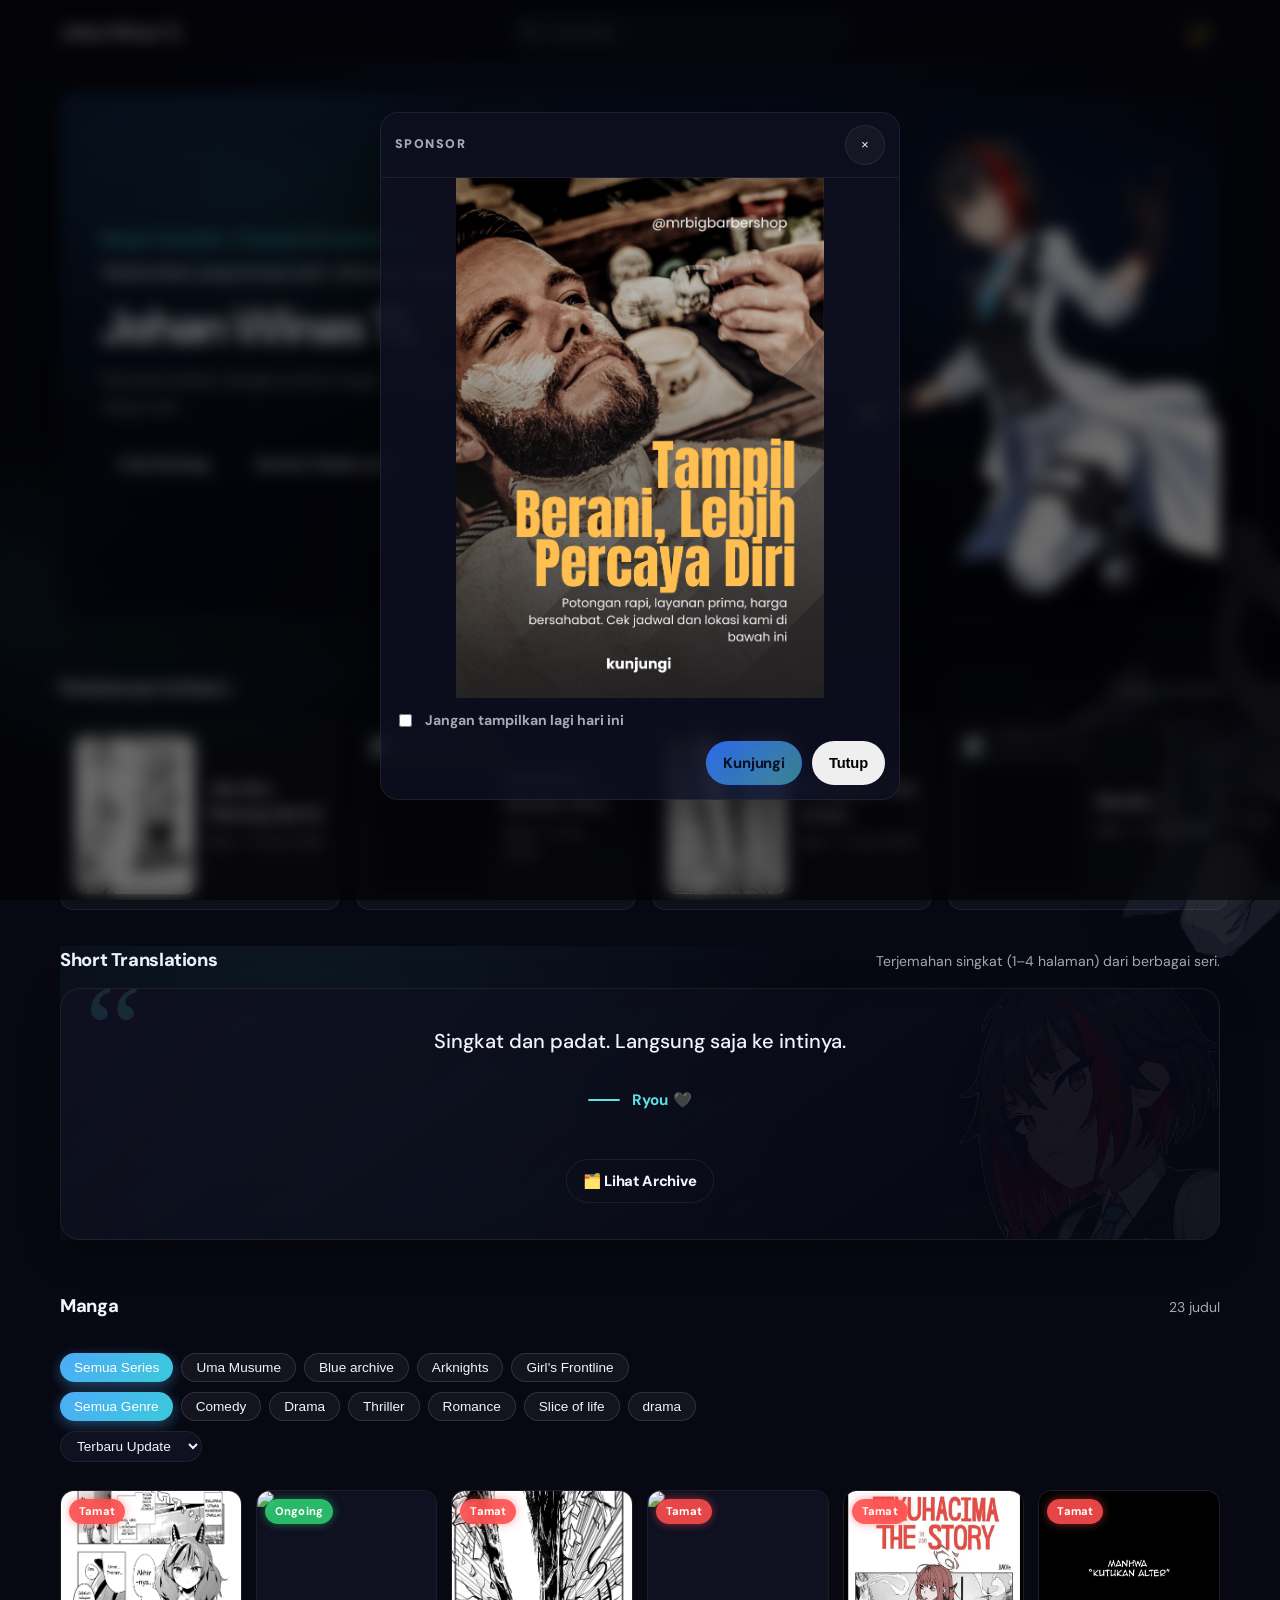
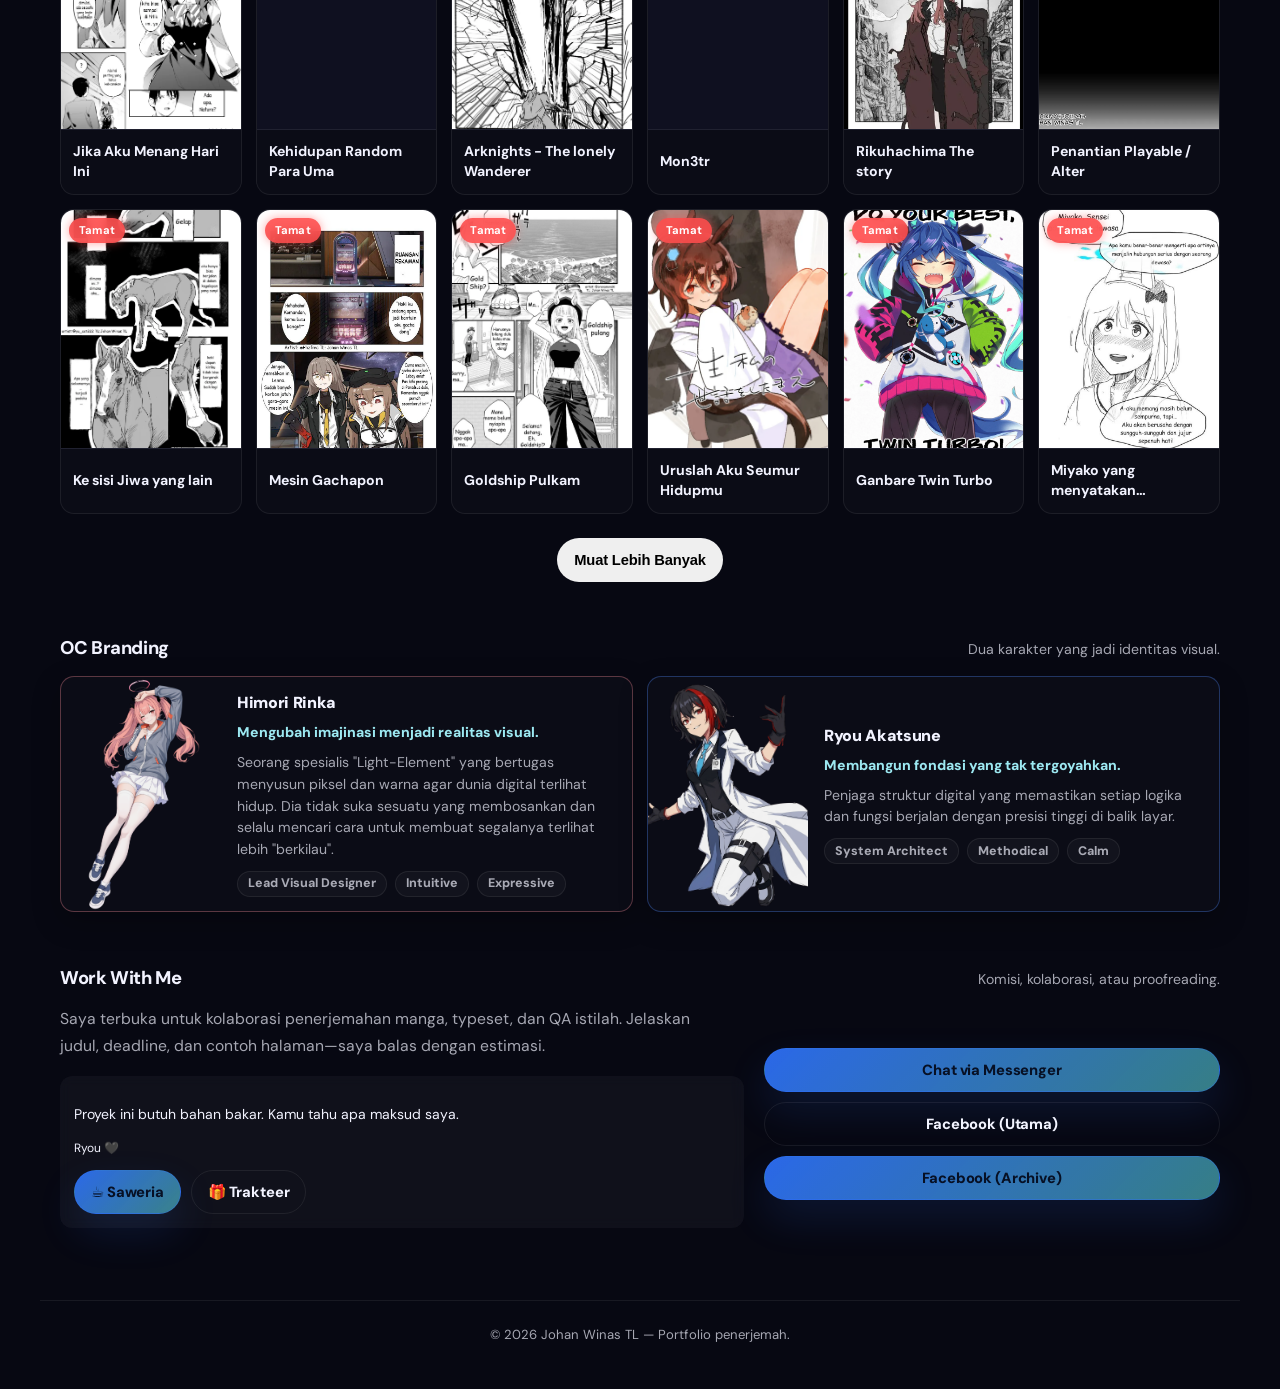
==== commit 06de5de4: "Update fitur ads dan perbaikan index" ====
--- a/index.html
+++ b/index.html
@@ -15,6 +15,7 @@
       rel="stylesheet"
     />
     <link rel="stylesheet" href="css/style.css" />
+    <script src="js/analytics.js"></script>
   </head>
   <body data-theme="dark" data-oc="ryou">
     <div id="page-loader" class="loader">
@@ -179,13 +180,35 @@
           class="filter-bar"
           style="display: flex; gap: 10px; margin-bottom: 12px"
         >
+          <!-- <div class="filter-bar">
+            <div class="filter-group" id="filter-series"></div>
+            <div class="filter-group" id="filter-genre"></div>
+          </div> -->
           <div class="filter-bar">
             <div class="filter-group" id="filter-series"></div>
             <div class="filter-group" id="filter-genre"></div>
-          </div>
+
+            <div class="filter-group">
+              <select id="sort-select" class="sort-select">
+                <option value="latest">Terbaru Update</option>
+                <option value="az">A-Z</option>
+                <option value="za">Z-A</option>
+                <option value="oldest">Terlama Update</option>
+              </select>
+            </div>
+          </div>
+
         </div>
         <div class="manga-grid" id="manga-grid"></div>
         <p class="empty-state" id="empty-state" hidden></p>
+        <!-- ✅ PINDAH KE SINI -->
+        <div class="load-more-wrap">
+          <button id="load-more-btn" class="btn btn--ghost">
+            Muat Lebih Banyak
+          </button>
+        </div>
+
+        
       </section>
 
       <section
@@ -208,53 +231,46 @@
           <h2 id="work-heading" class="section__title">Work With Me</h2>
           <p class="section__meta">Komisi, kolaborasi, atau proofreading.</p>
         </div>
-        <div class="work-card">
-          <div class="work-card__body">
-            <div class="work-card__grid">
-              <!-- LEFT -->
-              <div class="work-card__left">
-                <p class="work-card__text">
-                  Saya terbuka untuk kolaborasi penerjemahan manga, typeset, dan
-                  QA istilah. Jelaskan judul, deadline, dan contoh halaman—saya
-                  balas dengan estimasi.
-                </p>
-
-                <div class="work-archive">
-                  🗂️ Konten lama & short TL:
-                  <a
-                    href="https://www.facebook.com/profile.php?id=61585006332289"
-                    target="_blank"
-                  >
-                    lihat archive
-                  </a>
-                </div>
+        <div class="work-card__grid">
+          <!-- LEFT -->
+          <div class="work-card__left">
+            <p class="work-card__text">
+              Saya terbuka untuk kolaborasi penerjemahan manga, typeset, dan
+              QA istilah. Jelaskan judul, deadline, dan contoh halaman—saya
+              balas dengan estimasi.
+            </p>
+
+            <!-- 🔥 PINDAH KE SINI -->
+            <div class="donation-scene">
+              <div class="donation-dialog">
+                <p class="donation-text"></p>
+                <p class="donation-author"></p>
               </div>
 
-              <!-- RIGHT -->
-              <div class="work-card__cta">
-                <a
-                  class="btn btn--primary"
-                  href="https://m.me/johan.winas.2025"
-                >
-                  Chat via Messenger
+              <div class="donation-buttons">
+                <a class="btn btn--primary" href="https://saweria.co/JohanWinas" target="_blank">
+                  ☕ Saweria
                 </a>
-
-                <a
-                  class="btn btn--ghost"
-                  href="https://www.facebook.com/johan.winas.2025/"
-                >
-                  Facebook (Utama)
-                </a>
-
-                <a
-                  class="btn btn--primary"
-                  href="https://saweria.co/JohanWinas"
-                  target="_blank"
-                >
-                  ☕ Beliin Translator Kopi
+                <a class="btn btn--ghost" href="https://trakteer.id/oybmjkbtowieibzefkey" target="_blank">
+                  🎁 Trakteer
                 </a>
               </div>
             </div>
+          </div>
+
+          <!-- RIGHT -->
+          <div class="work-card__cta">
+            <a class="btn btn--primary" href="https://m.me/johan.winas.2025">
+              Chat via Messenger
+            </a>
+
+            <a class="btn btn--ghost" href="https://www.facebook.com/johan.winas.2025/">
+              Facebook (Utama)
+            </a>
+
+            <a class="btn btn--primary" href="https://www.facebook.com/profile.php?id=61585006332289">
+              Facebook (Archive)
+            </a>
           </div>
         </div>
       </section>
@@ -267,6 +283,8 @@
     </footer>
 
     <script src="js/theme.js"></script>
+    <script src="js/security.js"></script>
+    <script src="js/ads.js"></script>
     <script src="js/main.js"></script>
     <script src="js/character.js"></script>
     <script>
--- a/css/style.css
+++ b/css/style.css
@@ -24,6 +24,11 @@
   --transition: 0.22s ease;
   --theme-transition: 0.3s ease;
   --header-h: 64px;
+
+  /* Reader settings (overridable via JS) */
+  --reader-zoom: 1;
+  --reader-fit: contain;
+  --reader-page-ratio: 2 / 3;
 }
 
 *,
@@ -43,6 +48,7 @@
   font-size: 16px;
   line-height: 1.55;
   color: var(--text-primary);
+  --reader-zoom: 1;
   background:
     radial-gradient(
       900px 380px at 50% -80px,
@@ -397,17 +403,98 @@
 .section--short {
   margin-top: 20px;
 }
+.short-card {
+  position: relative;
+  background: linear-gradient(145deg, color-mix(in srgb, var(--bg-elevated) 90%, transparent), color-mix(in srgb, var(--bg-base) 40%, transparent));
+  border-radius: 20px;
+  padding: 36px 28px;
+  text-align: center;
+  border: 1px solid var(--border-subtle);
+  box-shadow: var(--shadow-card);
+  backdrop-filter: blur(12px);
+  -webkit-backdrop-filter: blur(12px);
+  overflow: hidden;
+  transition: transform 0.4s cubic-bezier(0.175, 0.885, 0.32, 1.275), box-shadow 0.4s ease, border-color 0.4s ease;
+}
+
+.short-card::before {
+  content: "“";
+  position: absolute;
+  top: -24px;
+  left: 24px;
+  font-size: 8rem;
+  font-family: serif;
+  color: var(--accent-cyan);
+  opacity: 0.12;
+  line-height: 1;
+  pointer-events: none;
+  transition: color var(--theme-transition);
+}
+
+body[data-theme="light"] .short-card::before {
+  color: var(--accent-coral);
+}
+
+.short-card:hover {
+  transform: translateY(-6px);
+  box-shadow: var(--shadow-soft);
+  border-color: rgba(93, 224, 230, 0.35);
+}
+
+body[data-theme="light"] .short-card:hover {
+  border-color: rgba(217, 43, 58, 0.25);
+}
+
 .short-card__dialog {
   display: flex;
   flex-direction: column;
-  gap: 6px;
+  gap: 16px;
+  align-items: center;
+  position: relative;
+  z-index: 1;
+}
+
+.short-card__text {
+  font-size: 1.25rem;
+  line-height: 1.6;
+  font-weight: 500;
+  color: var(--text-primary);
+  opacity: 0.95;
+  margin: 0;
+  max-width: 800px;
 }
 
 .short-card__author {
-  font-size: 0.8rem;
-  opacity: 0.6;
-  text-align: right;
-  font-style: italic;
+  font-size: 0.95rem;
+  color: var(--accent-cyan);
+  font-weight: 700;
+  font-style: normal;
+  display: flex;
+  align-items: center;
+  gap: 12px;
+  opacity: 0.9;
+  letter-spacing: 0.02em;
+}
+
+body[data-theme="light"] .short-card__author {
+  color: var(--accent-coral);
+}
+
+.short-card__author::before {
+  content: "";
+  display: inline-block;
+  width: 32px;
+  height: 2px;
+  background: currentColor;
+  border-radius: 2px;
+}
+
+.short-card__cta {
+  display: flex;
+  justify-content: center;
+  margin-top: 32px;
+  position: relative;
+  z-index: 1;
 }
 
 .section--short {
@@ -420,33 +507,96 @@
   inset: 0;
   background: radial-gradient(
     circle at 20% 30%,
-    rgba(255, 180, 120, 0.08),
+    rgba(93, 224, 230, 0.08),
     transparent 60%
   );
   pointer-events: none;
-}
-
-.short-card {
-  background: var(--bg-elevated);
-  border-radius: 16px;
-  padding: 20px;
-  text-align: center;
-}
-
-
-.short-card__text {
-  opacity: 0.8;
-  margin-bottom: 12px;
-}
-
-.short-card__cta {
-  display: flex;
-  justify-content: center;
+  transition: background var(--theme-transition);
+}
+
+body[data-theme="light"] .section--short::before {
+  background: radial-gradient(
+    circle at 20% 30%,
+    rgba(217, 43, 58, 0.06),
+    transparent 60%
+  );
+}
+
+.short-card::after {
+  content: "";
+  position: absolute;
+  bottom: -30px;
+  right: -20px;
+  width: 320px;
+  height: 320px;
+  background-size: contain;
+  background-position: bottom right;
+  background-repeat: no-repeat;
+  opacity: 0.06;
+  pointer-events: none;
+  z-index: 0;
+  transition: opacity 0.4s ease, transform 0.4s ease, background-image 0.4s ease;
+  transform: scale(0.95);
+  filter: grayscale(0.2) drop-shadow(0 0 20px rgba(0,0,0,0.5));
+}
+
+body[data-theme="light"] .short-card::after {
+  opacity: 0.08;
+  filter: none;
+}
+
+.short-card[data-character="ryou"]::after {
+  background-image: url("../image/Ryou_p.png");
+}
+
+.short-card[data-character="himori"]::after {
+  background-image: url("../image/Himori_p.png");
+}
+
+.short-card:hover::after {
+  transform: scale(1);
+  opacity: 0.15;
+}
+
+body[data-theme="light"] .short-card:hover::after {
+  opacity: 0.12;
+}
+
+.short-card__text,
+.short-card__author {
+  transition: opacity 0.2s ease;
 }
 
 /* --------------------------------------------------------------------------
    Buttons
    -------------------------------------------------------------------------- */
+.donation-scene {
+  margin-top: 16px;
+  padding: 14px;
+  border-radius: 12px;
+  background: rgba(255,255,255,0.04);
+  backdrop-filter: blur(6px);
+}
+
+.donation-dialog {
+  margin-bottom: 10px;
+}
+
+.donation-text {
+  font-size: 14px;
+  opacity: 0.9;
+}
+
+.donation-author {
+  font-size: 12px;
+  opacity: 0.6;
+}
+
+.donation-buttons {
+  display: flex;
+  gap: 10px;
+  flex-wrap: wrap;
+}
 
 .btn {
   display: inline-flex;
@@ -516,6 +666,21 @@
 /* --------------------------------------------------------------------------
    Filter (cinematic hook)
    -------------------------------------------------------------------------- */
+   .sort-select {
+  padding: 6px 12px;
+  border-radius: 999px;
+  border: 1px solid var(--border-subtle);
+  background: var(--bg-elevated);
+  color: var(--text-primary);
+  font-size: 0.85rem;
+  cursor: pointer;
+}
+
+.load-more-wrap {
+  display: flex;
+  justify-content: center;
+  margin-top: 24px;
+}
 .filter-bar {
   display: flex;
   flex-direction: column;
@@ -990,9 +1155,18 @@
 }
 
 .manga-card__link {
-  display: block;
+  display: flex;
+  flex-direction: column;
+  height: 100%;
+}
+
+.manga-card__cover-wrap {
   position: relative;
+  width: 100%;
   aspect-ratio: 3 / 4;
+  overflow: hidden;
+  border-bottom: 1px solid var(--border-subtle);
+  background: var(--bg-elevated);
 }
 
 .manga-card__cover {
@@ -1007,47 +1181,31 @@
   transform: scale(1.06);
 }
 
-.manga-card__overlay {
-  position: absolute;
-  inset: 0;
-  background:
-    radial-gradient(
-      70% 45% at 50% 30%,
-      rgba(93, 224, 230, 0.1),
-      transparent 68%
-    ),
-    linear-gradient(180deg, transparent 56%, rgba(7, 8, 18, 0.92));
-  opacity: 0.9;
+.manga-card__body {
+  padding: 12px;
+  flex-grow: 1;
+  display: flex;
+  flex-direction: column;
+  justify-content: center;
 }
 
 .manga-card__title {
+  margin: 0;
+  font-size: 0.88rem;
+  font-weight: 700;
+  line-height: 1.4;
+  color: var(--text-primary);
   display: -webkit-box;
-  -webkit-line-clamp: 2; /* max 2 baris */
+  -webkit-line-clamp: 2;
+  line-clamp: 2;
   -webkit-box-orient: vertical;
   overflow: hidden;
-
-  line-height: 1.3;
   word-break: break-word;
-}
-
-.manga-card__title {
-  position: absolute;
-  left: 0;
-  right: 0;
-  bottom: 0;
-  margin: 0;
-  padding: 12px 12px 14px;
-  font-size: 0.84rem;
-  font-weight: 800;
-  line-height: 1.35;
-  display: -webkit-box;
-  -webkit-line-clamp: 2;
-  -webkit-box-orient: vertical;
-  overflow: hidden;
 }
 .latest-card__title {
   display: -webkit-box;
   -webkit-line-clamp: 2;
+  line-clamp: 2;
   -webkit-box-orient: vertical;
   overflow: hidden;
 }
@@ -1062,6 +1220,41 @@
   padding: 32px 16px;
   margin: 0;
   font-size: 0.98rem;
+}
+
+/* --------------------------------------------------------------------------
+   Status
+   -------------------------------------------------------------------------- */
+/* ===== STATUS BADGE ===== */
+.status-badge {
+  position: absolute;
+  top: 8px;
+  left: 8px;
+
+  padding: 4px 10px;
+  border-radius: 999px;
+
+  font-size: 0.7rem;
+  font-weight: 700;
+  letter-spacing: 0.02em;
+
+  z-index: 2;
+
+  backdrop-filter: blur(6px);
+}
+
+/* 🔴 Tamat */
+.status--done {
+  background: rgba(255, 77, 77, 0.9);
+  color: #fff;
+  box-shadow: 0 0 10px rgba(255, 77, 77, 0.5);
+}
+
+/* 🟢 Ongoing */
+.status--ongoing {
+  background: rgba(46, 204, 113, 0.9);
+  color: #fff;
+  box-shadow: 0 0 10px rgba(46, 204, 113, 0.5);
 }
 
 /* --------------------------------------------------------------------------
@@ -1521,15 +1714,23 @@
 }
 
 .reader-shell {
-  max-width: 980px;
+  /* Membesarkan ukuran gambar reader (kembali normal tinggal ganti ke 980px) */
+  max-width: 1200px;
   margin: 0 auto;
-  padding: 0 20px 48px;
+  padding: 0 12px 48px;
 }
 
 .reader-head {
   margin-top: 18px;
   display: grid;
   gap: 10px;
+}
+
+body[data-theme="light"] .reader-head {
+  background: transparent;
+  backdrop-filter: none;
+  border: none;
+  box-shadow: none;
 }
 
 .reader-title {
@@ -1543,7 +1744,61 @@
   text-align: center;
   color: var(--text-muted);
 }
-
+/* ===== READER PROGRESS ===== */
+.reader-progress-bar {
+  position: absolute;
+  top: 0;
+  left: 0;
+  width: 100%;
+  height: 3px;
+  overflow: hidden;
+}
+
+.reader-controls {
+  position: fixed;
+  bottom: 16px;
+  left: 50%;
+  transform: translateX(-50%);
+
+  overflow: hidden; /* 🔥 penting biar bar rapi */
+}
+
+#reader-progress-fill {
+  height: 100%;
+  width: 0%;
+  background: linear-gradient(90deg, #4dabf7, #3bc9db);
+  transition: width 0.1s linear;
+}
+
+
+body[data-theme="light"] #reader-progress-fill {
+  background: linear-gradient(90deg, #ff6b81, #ffa94d);
+}
+.reader-progress-bar {
+  border-top-left-radius: 16px;
+  border-top-right-radius: 16px;
+}
+#reader-progress-fill {
+  box-shadow: 0 0 8px rgba(77, 171, 247, 0.6);
+}
+
+/* ===== GLASS EFFECT ===== */
+.reader-head {
+  backdrop-filter: blur(18px);
+  background: color-mix(in srgb, var(--bg-elevated) 85%, transparent);
+}
+
+.reader-head {
+  position: relative;
+  transform: none;
+}
+.reader-controls {
+  position: fixed !important;
+}
+.reader-controls {
+  will-change: transform;
+  backface-visibility: hidden;
+}
 /* .reader-controls {
   display: flex;
   flex-wrap: wrap;
@@ -1563,7 +1818,10 @@
   position: fixed;
   bottom: 16px;
   left: 50%;
-  transform: translateX(-50%);
+  transform: translateX(-50%) translateY(var(--reader-y-offset, 0px));
+  transition:
+    opacity 0.18s ease,
+    transform 0.18s ease;
 
   width: min(720px, 92%);
   z-index: 999;
@@ -1578,6 +1836,21 @@
   backdrop-filter: blur(12px);
   background: color-mix(in srgb, var(--bg-elevated) 92%, transparent);
 }
+
+.reader-controls.is-hidden {
+  opacity: 0;
+  pointer-events: none;
+  --reader-y-offset: 56px;
+}
+
+body[data-theme="light"] .reader-controls {
+  background: rgba(255, 255, 255, 0.7);
+}
+
+body[data-theme="light"] .reader-page-frame {
+  background: rgba(255, 255, 255, 0.72);
+}
+
 .reader-pages {
   padding-bottom: 120px;
 }
@@ -1610,7 +1883,7 @@
   gap: 10px;
 }
 
-.reader-controls__select {
+/* .reader-controls__select {
   height: 44px;
   padding: 0 14px;
   border-radius: 999px;
@@ -1619,27 +1892,324 @@
   color: var(--text-primary);
   font-weight: 800;
   font-family: inherit;
-}
+} */
+
+.reader-controls__select {
+  height: 44px;
+  padding: 0 14px;
+  border-radius: 999px;
+  font-weight: 700;
+  font-family: inherit;
+  cursor: pointer;
+}
+
+body[data-theme="dark"] .reader-controls__select {
+  background: #0f1020;
+  color: #ffffff;
+  border: 1px solid rgba(255,255,255,0.2);
+}
+
+body[data-theme="dark"] .reader-controls__select option {
+  background: #0f1020;
+  color: #ffffff;
+}
+
+body[data-theme="light"] .reader-controls__select {
+  background: #ffffff;
+  color: #1a1311;
+  border: 1px solid rgba(0,0,0,0.15);
+}
+
+body[data-theme="light"] .reader-controls__select option {
+  background: #ffffff;
+  color: #1a1311;
+}
+
+.reader-controls__select:hover {
+  border-color: #4dabf7;
+}
+
+
 
 .reader-controls__select:focus {
   outline: none;
   box-shadow: 0 0 0 3px rgba(47, 115, 255, 0.16);
 }
 
-.reader-pages {
+/* .reader-pages {
   margin-top: 16px;
   display: grid;
   gap: 14px;
+} */
+.reader-pages {
+  display: flex;
+  flex-direction: column;
+  align-items: center;
+  gap: 14px;
+}
+
+.reader-page-frame {
+  width: min(calc(1200px * var(--reader-zoom)), 100%);
+  display: flex;
+  justify-content: center;
+  position: relative;
+  border-radius: var(--radius-md);
+  border: 1px solid var(--border-subtle);
+  background: rgba(0, 0, 0, 0.18);
+  box-shadow: var(--shadow-card);
+  margin: 0 auto;
 }
 
 .reader-page-img {
+  width: 100%;
+  height: auto;
+  display: block;
+  margin: 0 auto;
+}
+
+/* (legacy duplicate block removed) */
+
+/* Equalize page size: setiap halaman dibungkus frame rasio sama */
+body.reader-equalize-uniform .reader-page-frame {
+  width: min(calc(1200px * var(--reader-zoom)), 100%);
+  aspect-ratio: var(--reader-page-ratio);
+  background: rgba(255, 255, 255, 0.02);
+  overflow: hidden;
+}
+
+body.reader-equalize .reader-page-img {
+  width: 100%;
+  height: 100%;
+  max-width: none;
+  max-height: none;
+  object-fit: var(--reader-fit);
+}
+/* 
+.reader-page-frame {
+  position: relative;
+} */
+
+/* .reader-page-img {
   width: 100%;
   border-radius: var(--radius-md);
   border: 1px solid var(--border-subtle);
   background: rgba(0, 0, 0, 0.22);
   box-shadow: var(--shadow-card);
-}
-
+  max-width: 800px;
+} */
+
+.reader-page-img.is-loading {
+  filter: blur(14px);
+  transform: scale(1.02);
+  opacity: 0.85;
+}
+
+body.reader-no-blur .reader-page-img.is-loading {
+  filter: none;
+  transform: none;
+  opacity: 1;
+}
+
+/* --------------------------------------------------------------------------
+   Reader Settings Modal
+   -------------------------------------------------------------------------- */
+.reader-settings-overlay {
+  position: fixed;
+  inset: 0;
+  background: rgba(0, 0, 0, 0.55);
+  backdrop-filter: blur(6px);
+  -webkit-backdrop-filter: blur(6px);
+  z-index: 2000;
+  display: grid;
+  place-items: center;
+  padding: 18px;
+}
+
+.reader-settings-panel {
+  width: min(720px, 96vw);
+  border-radius: 18px;
+  border: 1px solid var(--border-subtle);
+  background: color-mix(in srgb, var(--bg-elevated) 82%, transparent);
+  box-shadow: var(--shadow-soft);
+  overflow: hidden;
+}
+
+.reader-settings-head {
+  display: flex;
+  align-items: center;
+  justify-content: space-between;
+  gap: 12px;
+  padding: 14px 16px;
+  border-bottom: 1px solid var(--border-subtle);
+}
+
+.reader-settings-title {
+  margin: 0;
+  font-size: 1.05rem;
+  font-weight: 900;
+  letter-spacing: -0.02em;
+}
+
+.reader-settings-body {
+  padding: 14px 16px 18px;
+  display: grid;
+  gap: 12px;
+}
+
+.reader-setting-row {
+  border: 1px solid var(--border-subtle);
+  background: rgba(255, 255, 255, 0.02);
+  border-radius: 14px;
+  padding: 12px 12px;
+}
+
+.reader-setting-row__label {
+  font-weight: 800;
+  margin-bottom: 6px;
+  color: var(--text-primary);
+}
+
+.reader-setting-row input[type="range"] {
+  width: 100%;
+}
+
+.reader-setting-row--checkbox label {
+  cursor: pointer;
+  color: var(--text-primary);
+}
+
+.reader-page-frame::before {
+  content: "";
+  position: absolute;
+  inset: 0;
+  border-radius: var(--radius-md);
+  background: linear-gradient(
+    90deg,
+    rgba(255, 255, 255, 0.04),
+    rgba(255, 255, 255, 0.12),
+    rgba(255, 255, 255, 0.04)
+  );
+  background-size: 240% 100%;
+  animation: reader-shimmer 1.2s ease-in-out infinite;
+  opacity: 0;
+  pointer-events: none;
+}
+
+.reader-page-frame:has(.reader-page-img.is-loading)::before {
+  opacity: 1;
+}
+
+.reader-page-msg {
+  position: absolute;
+  inset: 0;
+  display: grid;
+  place-items: center;
+  padding: 16px;
+  text-align: center;
+  color: var(--text-muted);
+  font-weight: 700;
+  border-radius: var(--radius-md);
+  border: 1px dashed rgba(255, 255, 255, 0.16);
+  background: color-mix(in srgb, var(--bg-elevated) 72%, transparent);
+  opacity: 0;
+  pointer-events: none;
+}
+
+.reader-page-img.is-error + .reader-page-msg {
+  opacity: 1;
+}
+
+@keyframes reader-shimmer {
+  0% {
+    background-position: 200% 0;
+  }
+  100% {
+    background-position: -40% 0;
+  }
+}
+
+.reader-reco {
+  margin-top: 22px;
+  padding: 16px;
+  border-radius: var(--radius-lg);
+  border: 1px solid var(--border-subtle);
+  background: color-mix(in srgb, var(--bg-elevated) 78%, transparent);
+  box-shadow: var(--shadow-card);
+}
+
+.reader-reco__head {
+  display: grid;
+  gap: 6px;
+  margin-bottom: 12px;
+}
+
+.reader-reco__title {
+  margin: 0;
+  font-size: 1.05rem;
+  font-weight: 900;
+  letter-spacing: -0.02em;
+}
+
+.reader-reco__meta {
+  margin: 0;
+  color: var(--text-muted);
+  font-size: 0.9rem;
+}
+
+.reader-reco__grid {
+  display: grid;
+  grid-template-columns: repeat(3, minmax(0, 1fr));
+  gap: 12px;
+}
+
+.reco-card {
+  border-radius: 14px;
+  border: 1px solid var(--border-subtle);
+  background: rgba(255, 255, 255, 0.02);
+  overflow: hidden;
+  transition: transform var(--transition), border-color var(--transition);
+}
+
+.reco-card:hover {
+  transform: translateY(-2px);
+  border-color: rgba(93, 224, 230, 0.22);
+}
+
+.reco-card__cover img {
+  width: 100%;
+  aspect-ratio: 3 / 4;
+  object-fit: cover;
+}
+
+.reco-card__body {
+  padding: 10px 10px 12px;
+}
+
+.reco-card__title {
+  margin: 0;
+  font-size: 0.92rem;
+  font-weight: 800;
+  line-height: 1.25;
+}
+
+#reader-end {
+  height: 1px;
+}
+
+@media (max-width: 820px) {
+  .reader-reco__grid {
+    grid-template-columns: repeat(2, minmax(0, 1fr));
+  }
+}
+
+@media (max-width: 520px) {
+  .reader-reco {
+    padding: 14px;
+  }
+  .reader-reco__grid {
+    grid-template-columns: 1fr;
+  }
+}
 .reader-hint {
   margin: 10px 0 0;
   color: var(--text-muted);
@@ -1828,6 +2398,8 @@
   .reader-controls {
     grid-template-columns: 1fr;
     gap: 8px;
+    bottom: 12px;
+    padding: 10px;
   }
 
   .reader-controls__group {
@@ -1836,7 +2408,59 @@
   }
 
   .reader-controls .btn {
-    flex: 1;
+    flex: unset;
+  }
+
+  .reader-progress {
+    font-size: 0.8rem;
+  }
+}
+
+/* Reader controls — mobile layout (lebih rapih & tidak terlalu tinggi) */
+@media (max-width: 560px) {
+  .reader-controls {
+    width: min(560px, 94%);
+    border-radius: 18px;
+  }
+
+  .reader-controls__group:first-child {
+    display: grid;
+    grid-template-columns: repeat(3, minmax(0, 1fr));
+    gap: 8px;
+    align-items: center;
+  }
+
+  #action-back,
+  #mode-toggle,
+  #reader-settings-open {
+    width: 100%;
+    justify-content: center;
+  }
+
+  #next-chapter {
+    grid-column: 1 / -1;
+    width: 100%;
+    justify-content: center;
+  }
+
+  #reader-progress {
+    grid-column: 1 / -1;
+    margin: 2px 0 0;
+  }
+
+  .reader-controls__group:last-child {
+    justify-content: stretch !important;
+  }
+
+  .reader-controls__select {
+    width: 100%;
+    height: 42px;
+  }
+
+  .reader-controls .btn {
+    height: 40px;
+    padding: 0 10px;
+    font-size: 0.82rem;
   }
 }
 
@@ -1881,3 +2505,122 @@
     ),
     linear-gradient(180deg, transparent 56%, rgba(241, 167, 158, 0.78));
 }
+
+/* --------------------------------------------------------------------------
+   Ads popup
+   -------------------------------------------------------------------------- */
+
+.ad-overlay {
+  position: fixed;
+  inset: 0;
+  z-index: 2500;
+  display: grid;
+  place-items: center;
+  padding: 18px;
+  background: rgba(0, 0, 0, 0.56);
+  backdrop-filter: blur(8px);
+  -webkit-backdrop-filter: blur(8px);
+  animation: adFadeIn 0.22s ease;
+}
+
+.ad-modal {
+  width: min(520px, 92vw);
+  border-radius: 18px;
+  border: 1px solid var(--border-subtle);
+  background: color-mix(in srgb, var(--bg-elevated) 86%, transparent);
+  box-shadow: var(--shadow-soft);
+  overflow: hidden;
+  transform: translateY(6px);
+  animation: adPop 0.22s ease;
+}
+
+body[data-theme="light"] .ad-modal {
+  background: rgba(255, 255, 255, 0.78);
+}
+
+.ad-modal__head {
+  display: flex;
+  align-items: center;
+  justify-content: space-between;
+  gap: 12px;
+  padding: 12px 14px;
+  border-bottom: 1px solid var(--border-subtle);
+}
+
+.ad-modal__badge {
+  font-size: 0.78rem;
+  font-weight: 900;
+  letter-spacing: 0.12em;
+  text-transform: uppercase;
+  color: var(--text-muted);
+}
+
+.ad-modal__close {
+  width: 40px;
+  height: 40px;
+  border-radius: 999px;
+  border: 1px solid var(--border-subtle);
+  background: rgba(255, 255, 255, 0.04);
+  color: var(--text-primary);
+  cursor: pointer;
+  transition: transform var(--transition), background var(--theme-transition);
+}
+
+.ad-modal__close:hover {
+  transform: translateY(-1px);
+  background: rgba(93, 224, 230, 0.08);
+}
+
+.ad-modal__link {
+  display: block;
+}
+
+.ad-modal__img {
+  width: 100%;
+  max-height: min(62vh, 520px);
+  height: auto;
+  object-fit: contain;
+  display: block;
+}
+
+.ad-modal__footer {
+  padding: 12px 14px 14px;
+  display: grid;
+  gap: 10px;
+}
+
+.ad-modal__check {
+  display: inline-flex;
+  align-items: center;
+  gap: 10px;
+  color: var(--text-muted);
+  font-size: 0.88rem;
+  font-weight: 700;
+}
+
+.ad-modal__actions {
+  display: flex;
+  flex-wrap: wrap;
+  gap: 10px;
+  justify-content: flex-end;
+}
+
+@keyframes adFadeIn {
+  from {
+    opacity: 0;
+  }
+  to {
+    opacity: 1;
+  }
+}
+
+@keyframes adPop {
+  from {
+    opacity: 0;
+    transform: translateY(14px) scale(0.98);
+  }
+  to {
+    opacity: 1;
+    transform: translateY(6px) scale(1);
+  }
+}
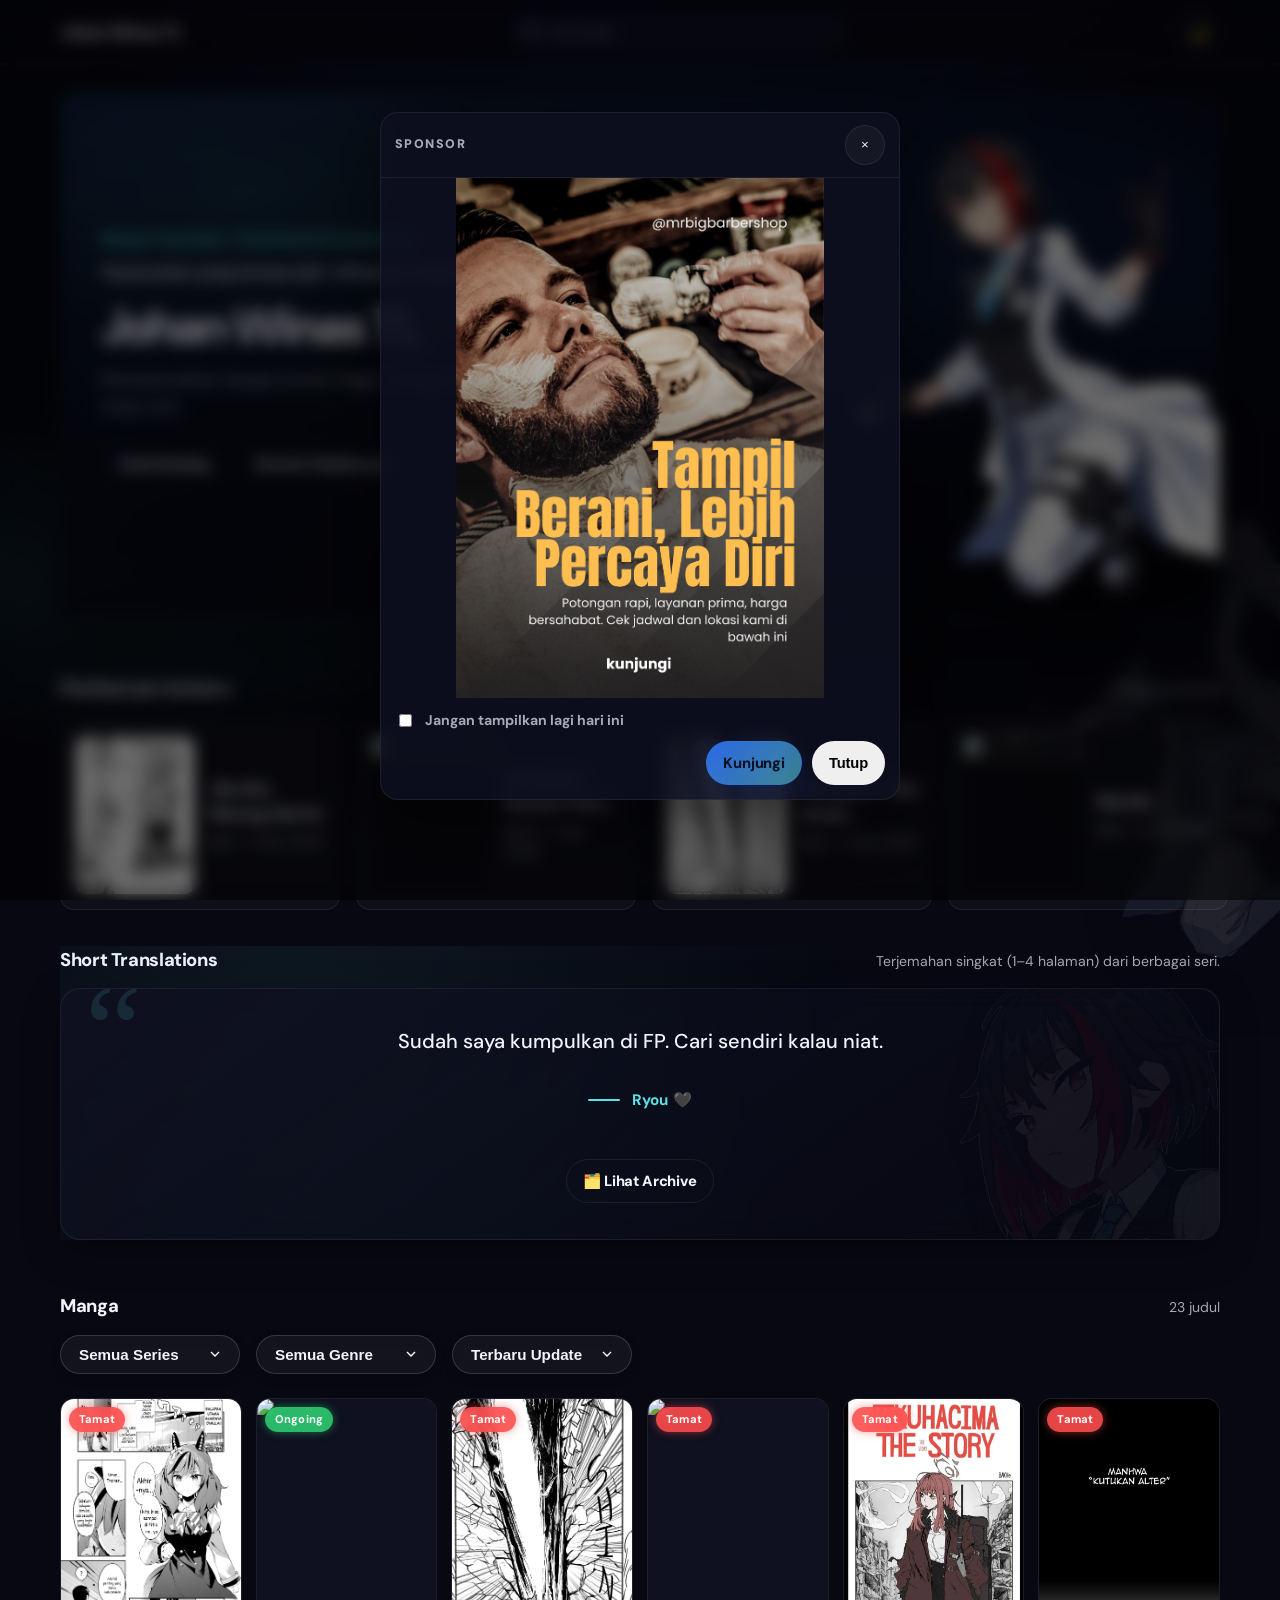
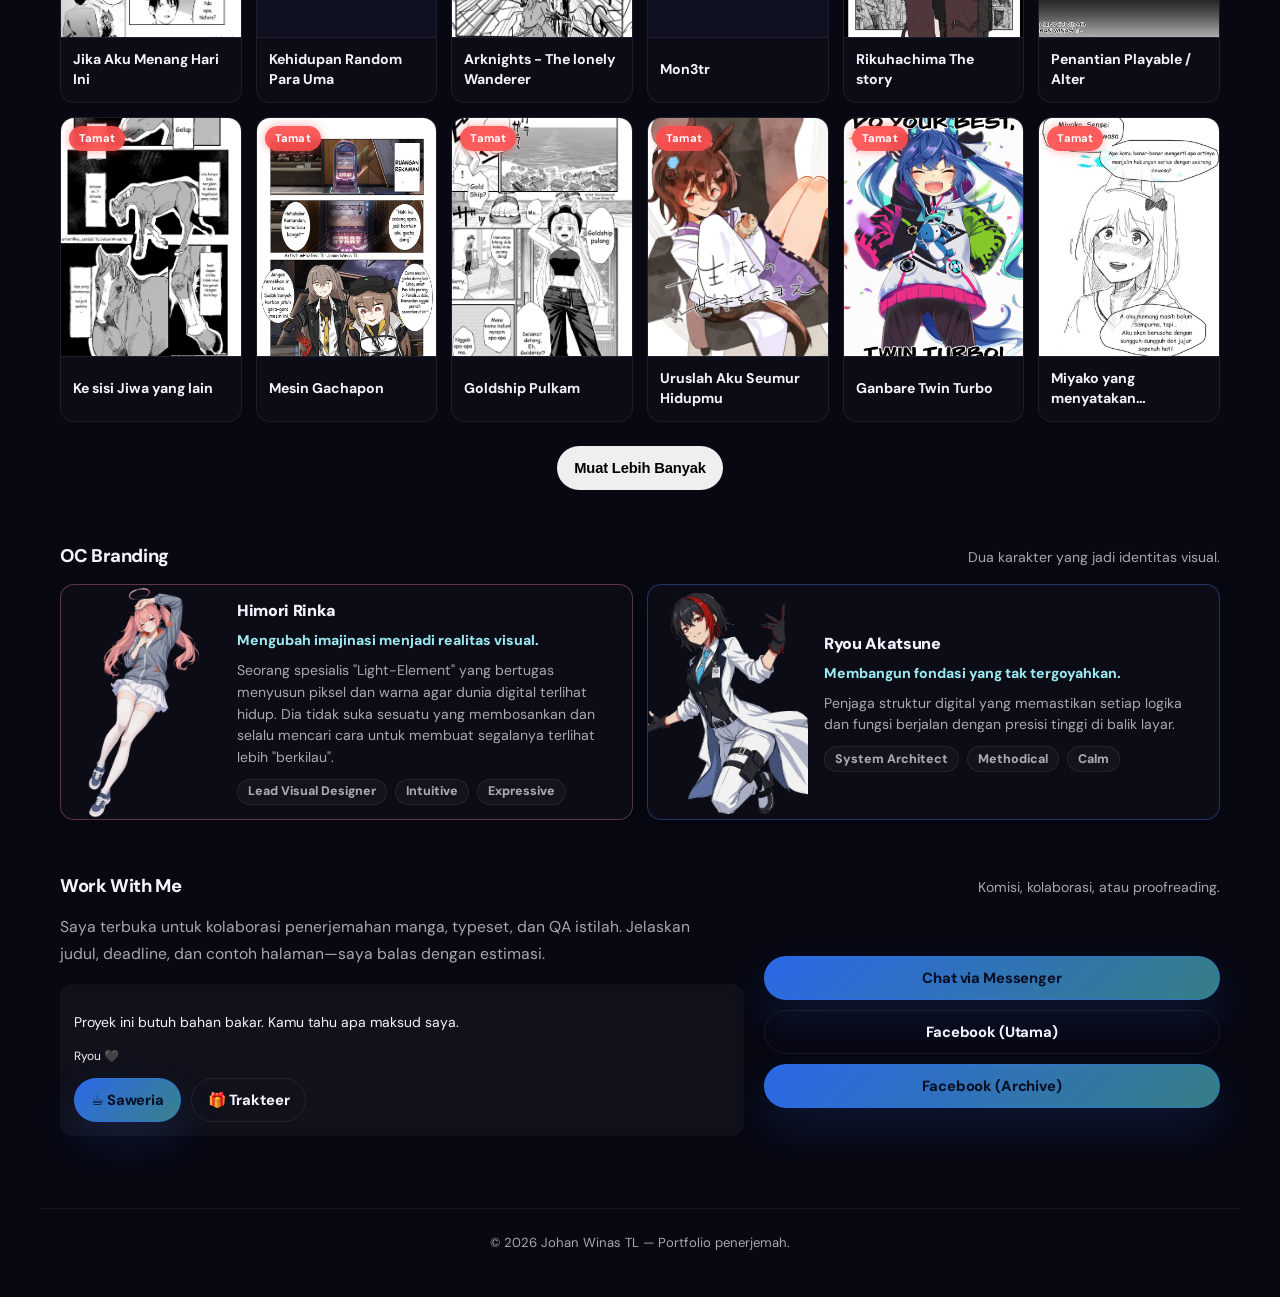
==== commit 411d0663: "Ganti transisi, filter" ====
--- a/index.html
+++ b/index.html
@@ -176,28 +176,18 @@
           <h2 id="catalog-heading" class="section__title">Manga</h2>
           <p class="section__meta" id="catalog-count" aria-live="polite"></p>
         </div>
-        <div
-          class="filter-bar"
-          style="display: flex; gap: 10px; margin-bottom: 12px"
-        >
-          <!-- <div class="filter-bar">
-            <div class="filter-group" id="filter-series"></div>
-            <div class="filter-group" id="filter-genre"></div>
-          </div> -->
-          <div class="filter-bar">
-            <div class="filter-group" id="filter-series"></div>
-            <div class="filter-group" id="filter-genre"></div>
-
-            <div class="filter-group">
-              <select id="sort-select" class="sort-select">
-                <option value="latest">Terbaru Update</option>
-                <option value="az">A-Z</option>
-                <option value="za">Z-A</option>
-                <option value="oldest">Terlama Update</option>
-              </select>
-            </div>
-          </div>
-
+        <div class="filter-bar">
+          <div class="filter-group" id="filter-series"></div>
+          <div class="filter-group" id="filter-genre"></div>
+
+          <div class="filter-group">
+            <select id="sort-select" class="sort-select">
+              <option value="latest">Terbaru Update</option>
+              <option value="az">A-Z</option>
+              <option value="za">Z-A</option>
+              <option value="oldest">Terlama Update</option>
+            </select>
+          </div>
         </div>
         <div class="manga-grid" id="manga-grid"></div>
         <p class="empty-state" id="empty-state" hidden></p>
--- a/css/style.css
+++ b/css/style.css
@@ -22,7 +22,7 @@
 
   --font: "DM Sans", system-ui, -apple-system, Segoe UI, Roboto, sans-serif;
   --transition: 0.22s ease;
-  --theme-transition: 0.3s ease;
+  --theme-transition: 0.6s cubic-bezier(0.4, 0, 0.2, 1);
   --header-h: 64px;
 
   /* Reader settings (overridable via JS) */
@@ -174,21 +174,36 @@
   transform: translateY(22px) rotate(2deg);
 }
 
+.brand-oc__img--left,
+.brand-oc__img--right {
+  visibility: hidden;
+  opacity: 0;
+  transition: opacity var(--theme-transition), transform var(--theme-transition), visibility var(--theme-transition);
+}
+
 /* OC visibility based on theme (data-oc set by JS) */
 body[data-oc="ryou"] .brand-oc__img--left {
-  display: none;
+  visibility: hidden;
+  opacity: 0;
+  transform: translateY(16px) rotate(-2deg) scale(0.95);
 }
 
 body[data-oc="ryou"] .brand-oc__img--right {
-  display: block;
+  visibility: visible;
+  opacity: 0.12;
+  transform: translateY(22px) rotate(2deg) scale(1);
 }
 
 body[data-oc="himori"] .brand-oc__img--right {
-  display: none;
+  visibility: hidden;
+  opacity: 0;
+  transform: translateY(22px) rotate(2deg) scale(0.95);
 }
 
 body[data-oc="himori"] .brand-oc__img--left {
-  display: block;
+  visibility: visible;
+  opacity: 0.12;
+  transform: translateY(16px) rotate(-2deg) scale(1);
 }
 
 /* Keep content above the background OCs */
@@ -667,13 +682,59 @@
    Filter (cinematic hook)
    -------------------------------------------------------------------------- */
    .sort-select {
-  padding: 6px 12px;
+  appearance: none;
+  padding: 10px 42px 10px 18px;
   border-radius: 999px;
-  border: 1px solid var(--border-subtle);
-  background: var(--bg-elevated);
+  border: 1px solid rgba(255, 255, 255, 0.15);
+  background: rgba(255, 255, 255, 0.05) url("data:image/svg+xml,%3Csvg xmlns='http://www.w3.org/2000/svg' width='16' height='16' fill='none' stroke='white' stroke-width='2' viewBox='0 0 24 24'%3E%3Cpath d='m6 9 6 6 6-6'/%3E%3C/svg%3E") no-repeat right 16px center;
   color: var(--text-primary);
-  font-size: 0.85rem;
+  font-size: 0.95rem;
+  font-weight: 600;
   cursor: pointer;
+  backdrop-filter: blur(8px);
+  -webkit-backdrop-filter: blur(8px);
+  transition: all 0.3s ease;
+  min-width: 180px;
+  box-shadow: 0 4px 12px rgba(0, 0, 0, 0.1);
+}
+
+.sort-select:hover {
+  background-color: rgba(255, 255, 255, 0.1);
+  border-color: rgba(255, 255, 255, 0.25);
+  transform: translateY(-2px);
+}
+
+.sort-select:focus {
+  outline: none;
+  border-color: var(--accent-cyan);
+  box-shadow: 0 0 0 3px rgba(93, 224, 230, 0.2);
+}
+
+body[data-theme="light"] .sort-select {
+  border: 1px solid rgba(0, 0, 0, 0.15);
+  background: rgba(255, 255, 255, 0.85) url("data:image/svg+xml,%3Csvg xmlns='http://www.w3.org/2000/svg' width='16' height='16' fill='none' stroke='black' stroke-width='2' viewBox='0 0 24 24'%3E%3Cpath d='m6 9 6 6 6-6'/%3E%3C/svg%3E") no-repeat right 16px center;
+  color: #1a1311;
+  box-shadow: 0 4px 12px rgba(0, 0, 0, 0.05);
+}
+
+body[data-theme="light"] .sort-select:hover {
+  background-color: #ffffff;
+  border-color: rgba(0, 0, 0, 0.25);
+}
+
+body[data-theme="light"] .sort-select:focus {
+  border-color: var(--accent-coral);
+  box-shadow: 0 0 0 3px rgba(217, 43, 58, 0.2);
+}
+
+.sort-select option {
+  background-color: var(--bg-elevated);
+  color: var(--text-primary);
+}
+
+body[data-theme="light"] .sort-select option {
+  background-color: #ffffff;
+  color: #1a1311;
 }
 
 .load-more-wrap {
@@ -681,11 +742,14 @@
   justify-content: center;
   margin-top: 24px;
 }
+
 .filter-bar {
   display: flex;
-  flex-direction: column;
-  gap: 10px;
-  margin: 16px 0;
+  flex-direction: row;
+  flex-wrap: wrap;
+  gap: 16px;
+  align-items: center;
+  margin-bottom: 24px;
 }
 
 .filter-group {
@@ -994,29 +1058,37 @@
   transform: translateY(26px) rotate(-2deg);
 }
 
+.hero__oc--left, .hero__oc--right {
+  visibility: hidden;
+  opacity: 0;
+  transition: opacity 0.6s cubic-bezier(0.4, 0, 0.2, 1), transform 0.6s cubic-bezier(0.4, 0, 0.2, 1), visibility 0.6s;
+}
+
 /* OC visibility in hero */
 body[data-oc="ryou"] .hero__oc--left {
-  display: none;
+  visibility: hidden;
+  opacity: 0;
+  transform: translateY(26px) rotate(-2deg) scale(0.95);
 }
 
 body[data-oc="ryou"] .hero__oc--right {
-  display: block;
+  visibility: visible;
+  opacity: 0.94;
+  transform: translateY(8px) rotate(1deg) scale(1);
 }
 
 body[data-oc="himori"] .hero__oc--right {
-  display: none;
+  visibility: hidden;
+  opacity: 0;
+  transform: translateY(8px) rotate(1deg) scale(0.95);
 }
 
 body[data-oc="himori"] .hero__oc--left {
-  display: block;
-}
-
-/* When Himori is active, place her in the main (right) hero slot */
-body[data-oc="himori"] .hero__oc--left {
+  visibility: visible;
+  opacity: 0.94;
   left: auto;
   right: -58px;
-  opacity: 0.94;
-  transform: translateY(10px) rotate(-1deg);
+  transform: translateY(10px) rotate(-1deg) scale(1);
 }
 
 /* Light theme tweak for hero surface */
@@ -1052,6 +1124,52 @@
   color: rgba(26, 19, 17, 0.78);
 } */
 
+
+/* =========================================
+   HERO TITLE ANIMATION
+========================================= */
+
+.hero__title {
+  transition: all 0.3s ease;
+}
+
+/* 🌙 RYOU (sharp & cool) */
+.hero__title.is-ryou {
+  animation: ryouFade 0.35s ease;
+}
+
+@keyframes ryouFade {
+  0% {
+    opacity: 0;
+    transform: translateY(-6px) scale(0.98);
+    filter: blur(4px);
+  }
+  100% {
+    opacity: 1;
+    transform: translateY(0) scale(1);
+    filter: blur(0);
+  }
+}
+
+/* ☀️ HIMORI (playful & soft) */
+.hero__title.is-himori {
+  animation: himoriPop 0.5s cubic-bezier(0.2, 1.4, 0.4, 1);
+}
+
+@keyframes himoriPop {
+  0% {
+    opacity: 0;
+    transform: scale(0.85) rotate(-1deg);
+  }
+  60% {
+    opacity: 1;
+    transform: scale(1.05) rotate(1deg);
+  }
+  100% {
+    transform: scale(1) rotate(0);
+  }
+}
+
 /* --------------------------------------------------------------------------
    Latest — horizontal scroll, hidden scrollbar
    -------------------------------------------------------------------------- */
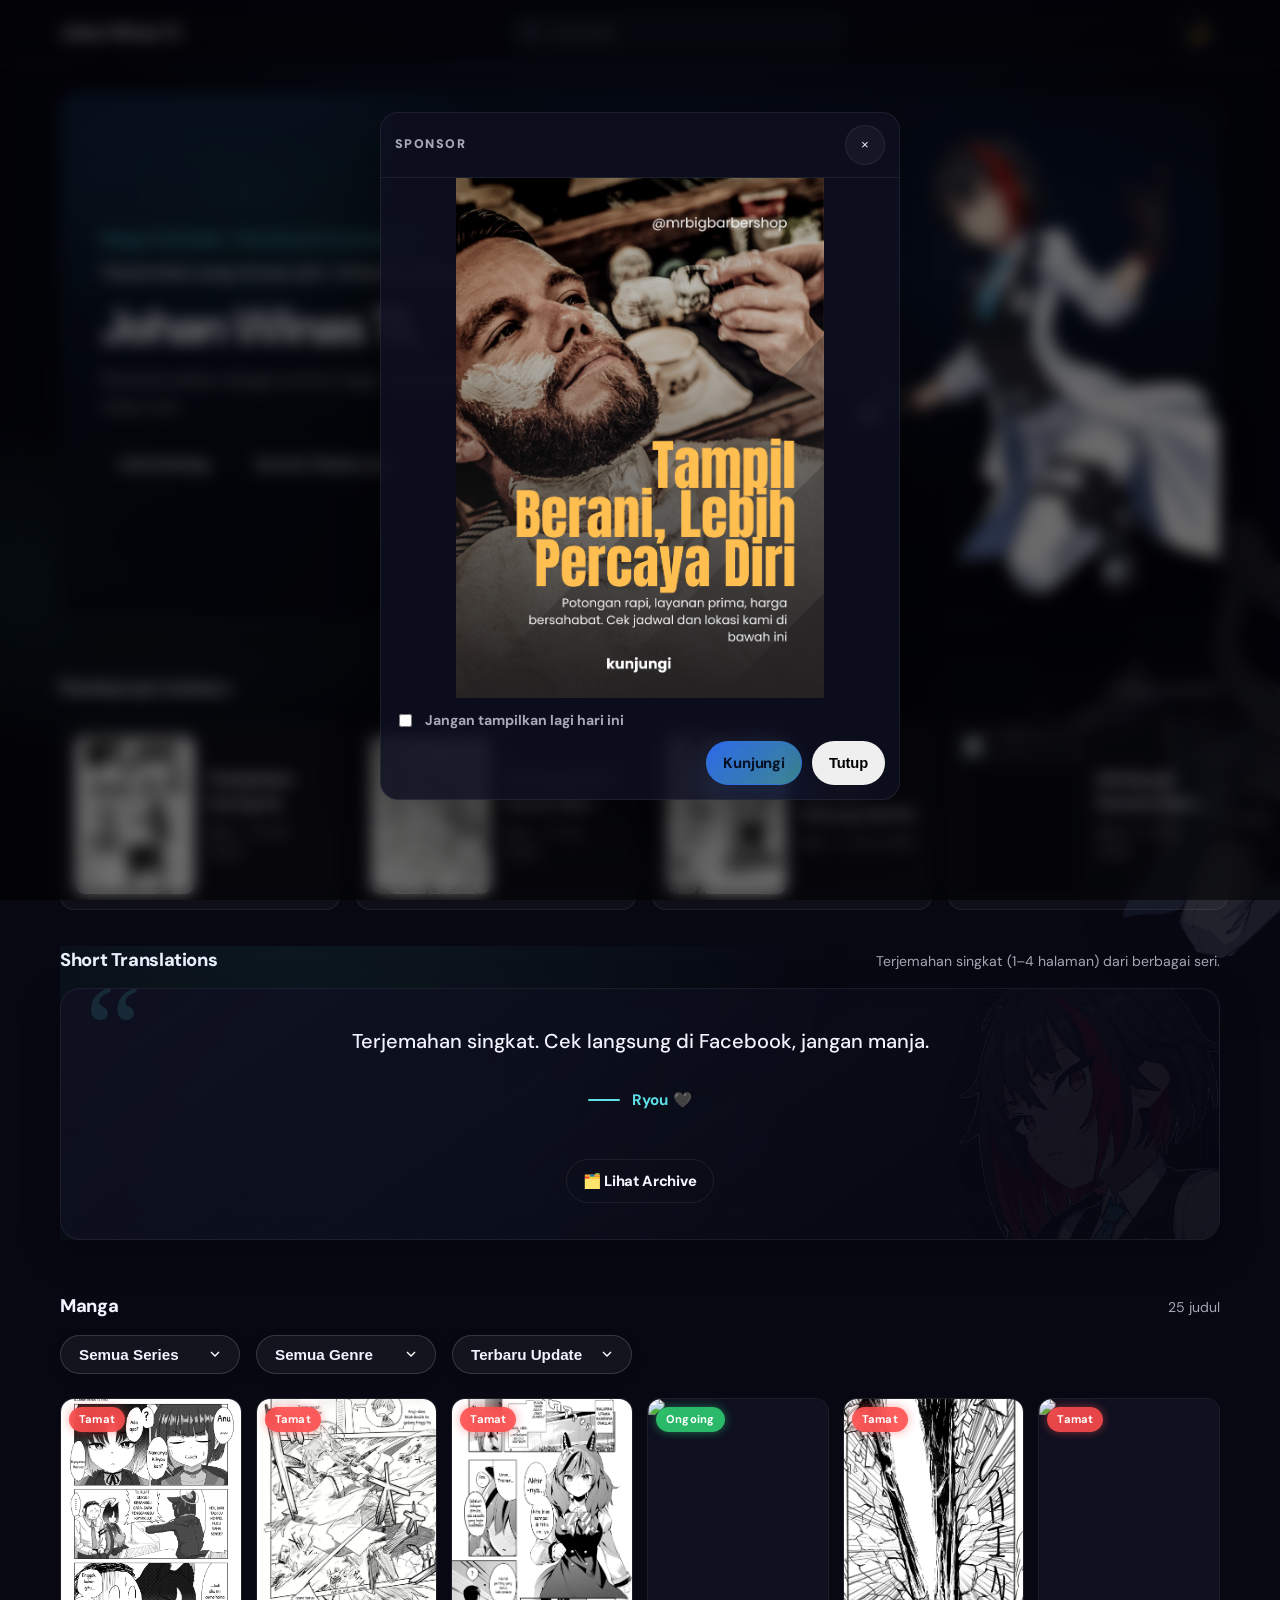
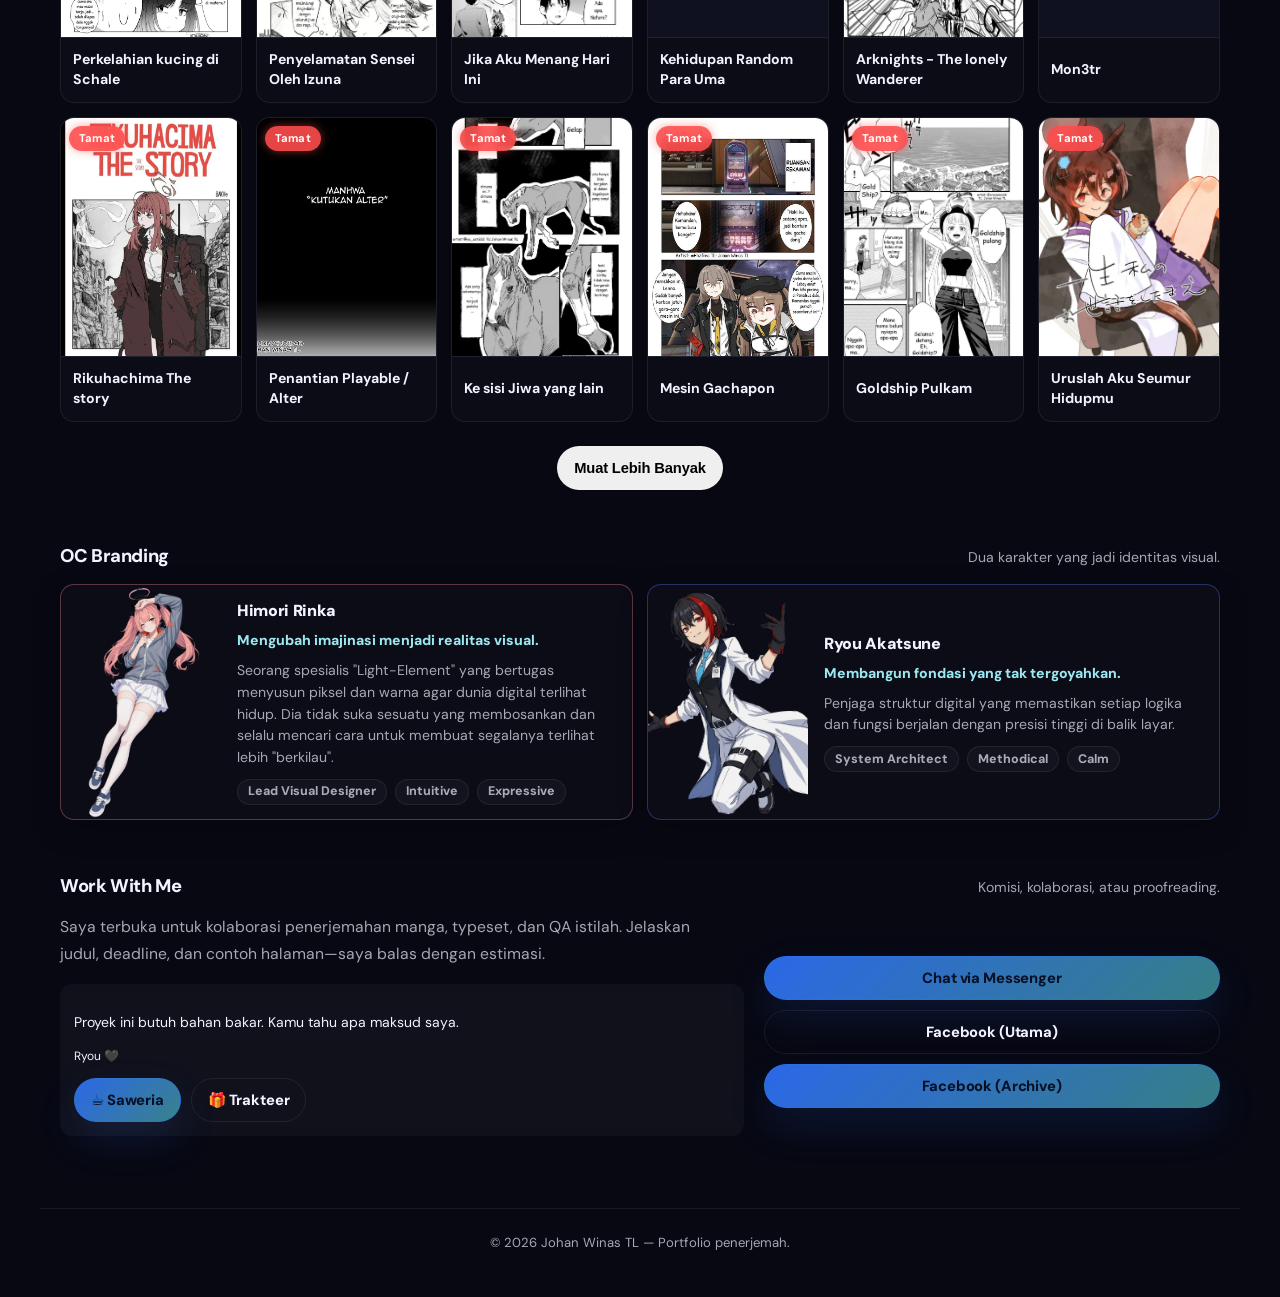
==== commit 007869af: "nambah manga" ====
--- a/index.html
+++ b/index.html
@@ -7,7 +7,8 @@
       name="description"
       content="Portfolio penerjemah manga Johan Winas TL — daftar judul, pembaruan terbaru, dan informasi kolaborasi."
     />
-    <title>Johan Winas TL — Portfolio Penerjemah Manga</title>
+    <title>Winas Translation — Portfolio Penerjemah Manga</title>
+    <link rel="icon" href="image/wm2_putih.png" type="image/png">
     <link rel="preconnect" href="https://fonts.googleapis.com" />
     <link rel="preconnect" href="https://fonts.gstatic.com" crossorigin />
     <link
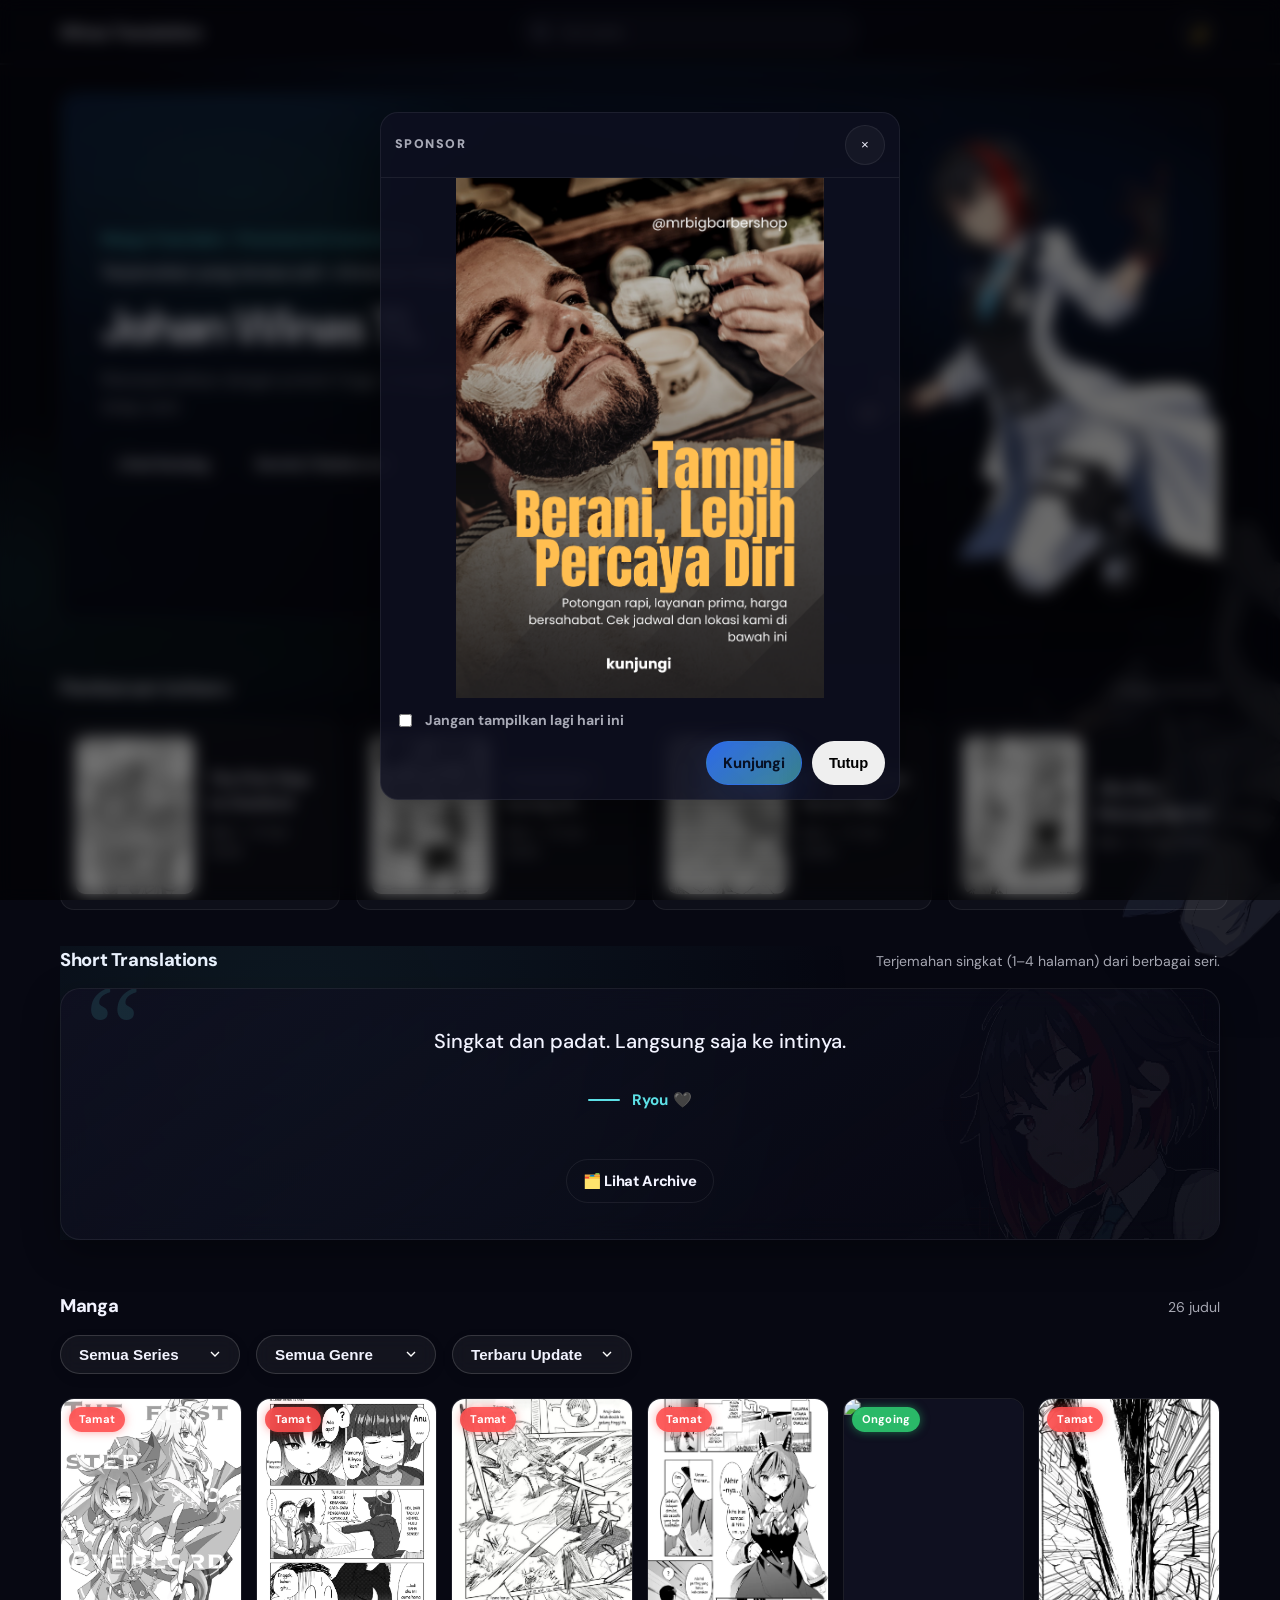
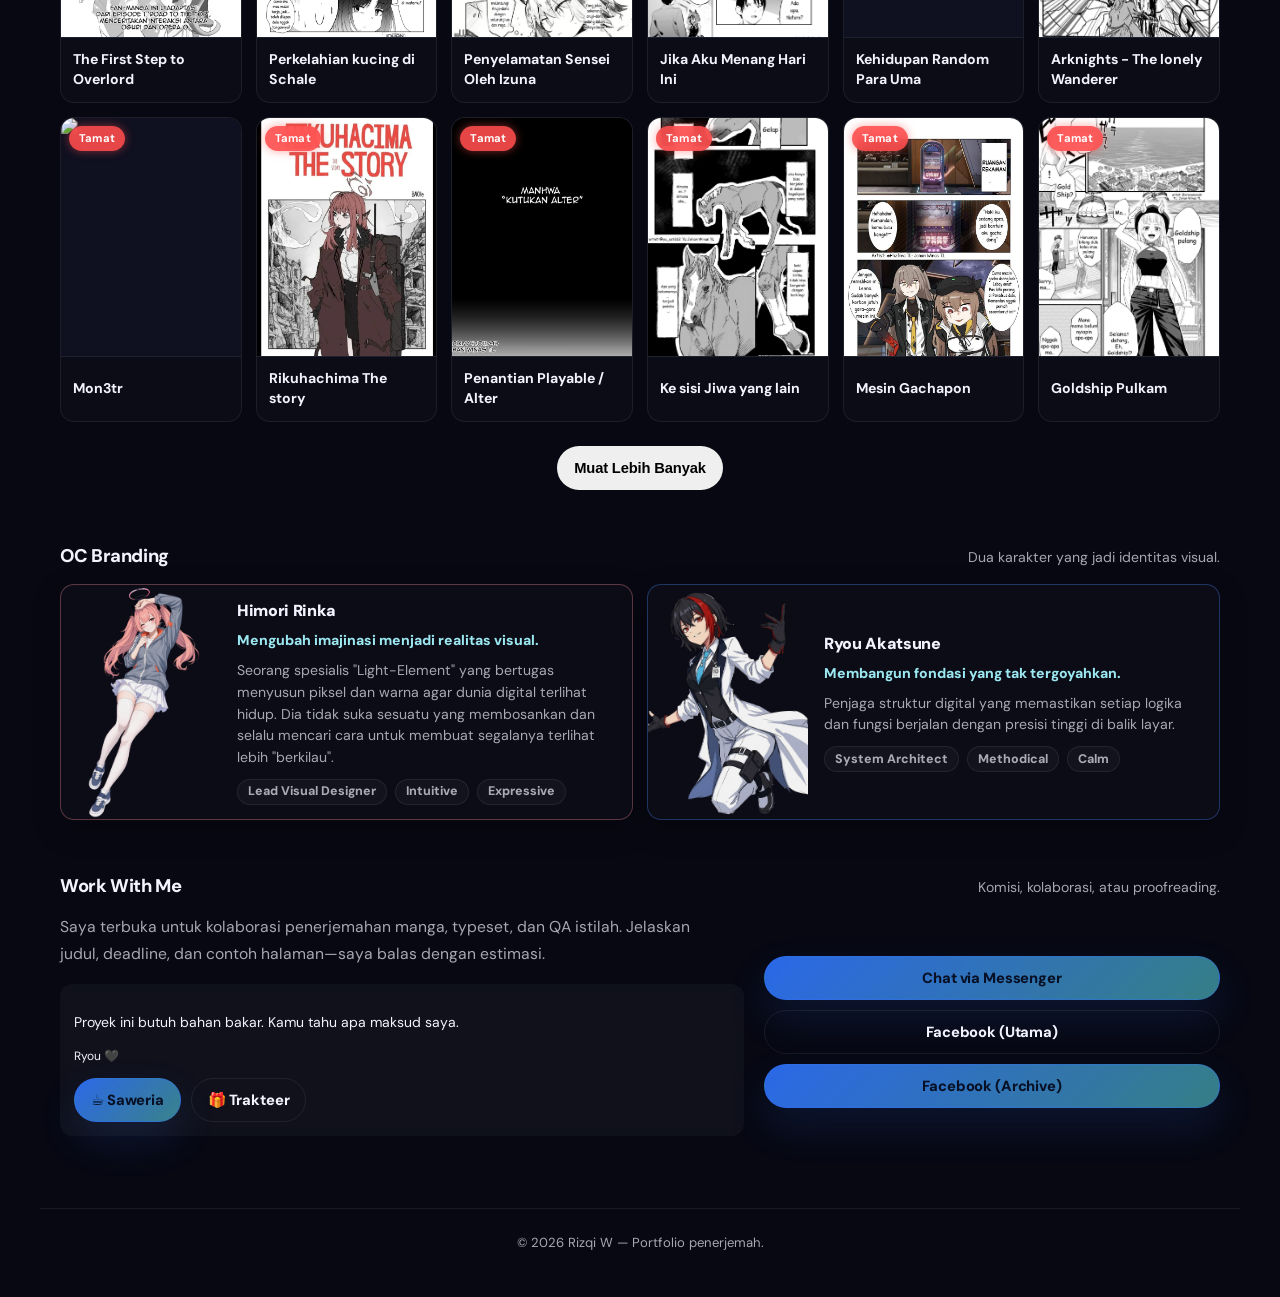
==== commit d43c6027: "nambah manga" ====
--- a/index.html
+++ b/index.html
@@ -43,7 +43,7 @@
     <header class="site-header">
       <nav class="navbar" aria-label="Utama">
         <a class="navbar__brand" href="index.html" class="nav-link"
-          >Johan Winas TL</a
+          >Winas Translation</a
         >
         <div class="navbar__search-wrap">
           <label class="visually-hidden" for="manga-search"
@@ -269,7 +269,7 @@
 
     <footer class="site-footer">
       <p class="site-footer__copy">
-        © <span id="year"></span> Johan Winas TL — Portfolio penerjemah.
+        © <span id="year"></span> Rizqi W — Portfolio penerjemah.
       </p>
     </footer>
 
--- a/css/style.css
+++ b/css/style.css
@@ -2741,4 +2741,4 @@
     opacity: 1;
     transform: translateY(6px) scale(1);
   }
-}
+}
